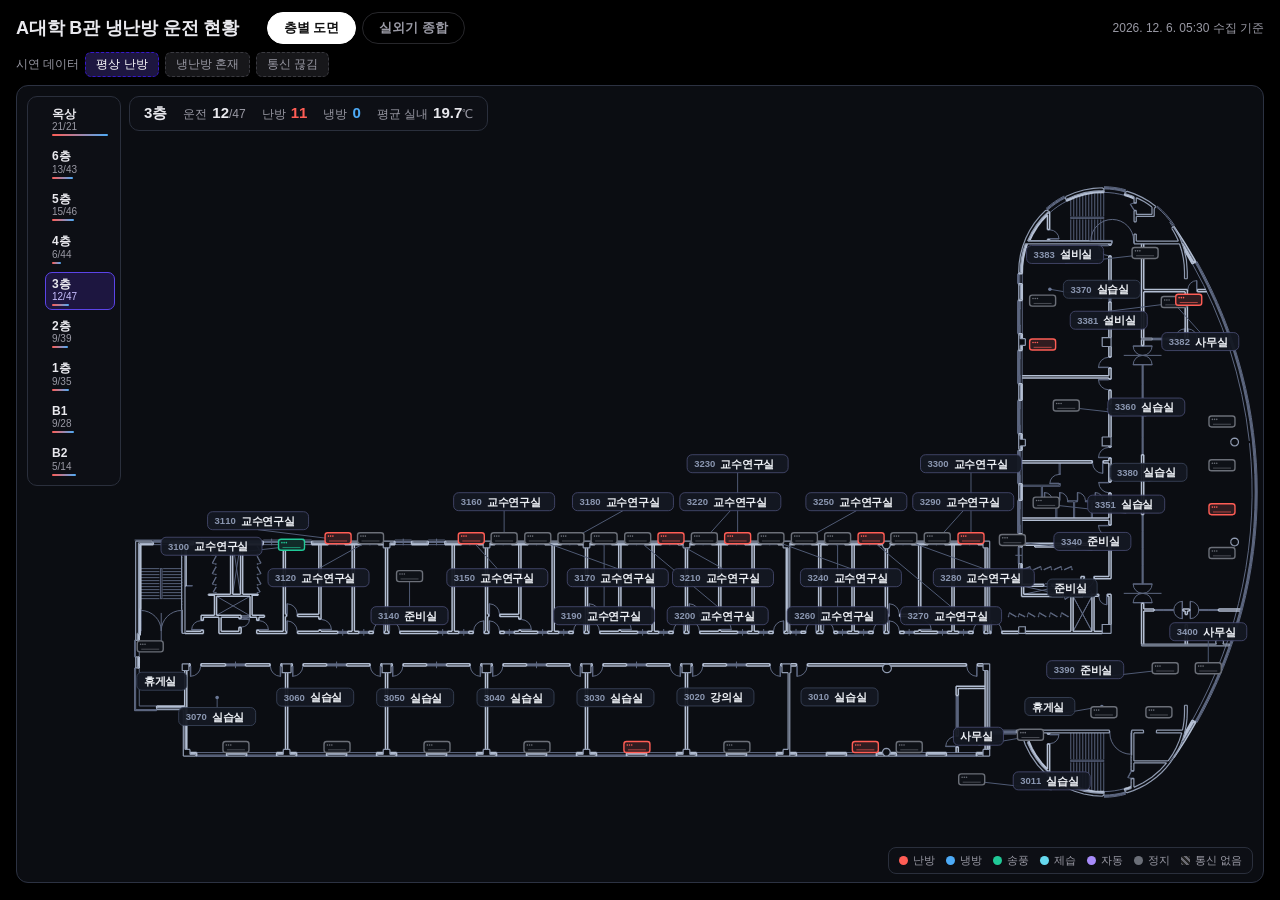
==== floor.html @ db184de1 "Add campus EHP floor-plan monitoring dashboard sample Co-authored-by: Cursor <cursoragent@cursor.com" ====
﻿<!DOCTYPE html>
<html lang="ko">
<head>
<meta charset="utf-8">
<title>A대학 B관 냉난방 운전 현황 - 층별 도면</title>
<link rel="stylesheet" href="assets/ehp-viz.css?v=20261103g">
<style>html, body { margin: 0; background: #000; }</style>
</head>
<body>
<div class="ehp-viz">
  <div class="ev-top" id="ev-top"></div>
  <div id="app"></div>
</div>
<script src="data/point-map.js?v=20261103g"></script>
<script src="data/floors.js?v=20261103g"></script>
<script src="assets/ehp-viz.js?v=20261103g"></script>
<script src="data/mock-scenarios.js?v=20261103g"></script>
<script src="assets/floor.js?v=20261103g"></script>
</body>
</html>
---- assets/ehp-viz.css ----
/* A대학 B관 EHP 모니터링. 모든 규칙은 .ehp-viz 아래로 한정 */
.ehp-viz {
  --bg: #000;
  --card: linear-gradient(225deg, #1c1c1f 10%, rgba(28, 28, 31, .6) 85%);
  --line: #27272b;
  --text: #e9e9ee;
  --sub: #9a9aa5;
  --accent: #3617ce;
  --plan-bg: #0b0d12;
  --heat: #ff5d55;
  --cool: #4dabf7;
  --fan: #20c997;
  --dry: #66d9ef;
  --auto: #a78bfa;
  --off: #6b6f78;
  --warn: #f59f00;
  color: var(--text);
  background: var(--bg);
  font-family: "segoe ui", "Malgun Gothic", sans-serif;
  font-size: 13px;
  min-width: 1100px;
  box-sizing: border-box;
}
.ehp-viz *, .ehp-viz *::before, .ehp-viz *::after { box-sizing: border-box; }

/* 상단 */
.ehp-viz .ev-top { display: flex; align-items: center; gap: 16px; padding: 12px 16px 8px; }
.ehp-viz .ev-title { font-size: 18px; font-weight: 700; letter-spacing: -.2px; }
.ehp-viz .ev-tabs { display: flex; gap: 6px; margin-left: 12px; }
.ehp-viz .ev-tab { padding: 6px 16px; border-radius: 18px; border: 1px solid var(--line); color: var(--sub); text-decoration: none; font-weight: 600; }
.ehp-viz .ev-tab.on { background: #fff; color: #111; border-color: #fff; }
.ehp-viz .ev-time { margin-left: auto; color: var(--sub); font-size: 12px; }
.ehp-viz .ev-scen { display: flex; gap: 6px; align-items: center; padding: 0 16px 8px; color: var(--sub); font-size: 12px; }
.ehp-viz .ev-scen button { background: #17171a; color: var(--sub); border: 1px dashed #3a3a40; border-radius: 6px; padding: 3px 10px; cursor: pointer; font: inherit; }
.ehp-viz .ev-scen button.on { color: #fff; border-color: var(--accent); background: #1d1640; }

.ehp-viz .ev-card { background: var(--card); border: 1px solid var(--line); border-radius: 12px; }
.ehp-viz .ev-h { font-size: 13px; font-weight: 700; margin: 0 0 8px; }
.ehp-viz .ev-muted { color: var(--sub); }
.ehp-viz .ev-num { font-variant-numeric: tabular-nums; }
.ehp-viz .ev-flash { animation: ev-flash .6s ease-out; }
@keyframes ev-flash { from { color: #a78bfa; } to { color: inherit; } }

/* 상태 색 */
.ehp-viz .st-cool { --c: var(--cool); }
.ehp-viz .st-heat { --c: var(--heat); }
.ehp-viz .st-fan { --c: var(--fan); }
.ehp-viz .st-dry { --c: var(--dry); }
.ehp-viz .st-auto { --c: var(--auto); }
.ehp-viz .st-on { --c: var(--fan); }
.ehp-viz .st-off, .ehp-viz .st-stop, .ehp-viz .st-none { --c: var(--off); }
.ehp-viz .st-comm { --c: #6b6b73; }
.ehp-viz .chip { display: inline-flex; align-items: center; gap: 5px; padding: 2px 9px; border-radius: 10px; font-size: 12px; font-weight: 600;
  color: var(--c); background: color-mix(in srgb, var(--c) 16%, transparent); border: 1px solid color-mix(in srgb, var(--c) 45%, transparent); }
.ehp-viz .chip::before { content: ""; width: 7px; height: 7px; border-radius: 50%; background: var(--c); }

/* 범례 */
.ehp-viz .ev-legend { display: flex; flex-wrap: wrap; gap: 4px 11px; font-size: 11px; color: var(--sub); }
.ehp-viz .ev-legend span { display: inline-flex; align-items: center; gap: 5px; }
.ehp-viz .ev-legend i { width: 9px; height: 9px; border-radius: 50%; background: var(--c); display: inline-block; }
.ehp-viz .ev-legend i.hatch { border-radius: 2px; background: repeating-linear-gradient(45deg, #6b6b73 0 2px, #222 2px 4px); }

/* ===== 도면 탭 ===== */
.ehp-viz .fl-wrap { padding: 0 16px 16px; height: calc(100vh - 86px); min-height: 600px; }
.ehp-viz .fl-main { position: relative; height: 100%; overflow: hidden; border-radius: 12px; background: var(--plan-bg); border: 1px solid #2c3242; }
.ehp-viz .fl-main svg { position: absolute; inset: 0; width: 100%; height: 100%; display: block; user-select: none; }

/* 도면 위에 띄운 층 선택 */
.ehp-viz .fl-floors { position: absolute; left: 10px; top: 10px; display: flex; flex-direction: column; gap: 4px; padding: 5px;
  background: rgba(14, 16, 22, .9); border: 1px solid #2a2f3c; border-radius: 10px; }
.ehp-viz .fl-btn { position: relative; width: 70px; padding: 4px 6px 6px; border-radius: 7px; border: 1px solid transparent; background: transparent;
  color: var(--text); cursor: pointer; font: inherit; text-align: left; overflow: hidden; }
.ehp-viz .fl-btn:hover { background: #1a1d26; }
.ehp-viz .fl-btn b { display: block; font-size: 12px; line-height: 1.2; }
.ehp-viz .fl-btn small { display: block; color: var(--sub); font-size: 10px; line-height: 1.2; }
.ehp-viz .fl-btn i { position: absolute; left: 6px; bottom: 3px; height: 2px; border-radius: 1px; background: linear-gradient(90deg, var(--heat), var(--cool)); max-width: calc(100% - 12px); }
.ehp-viz .fl-btn.on { background: #1d1640; border-color: #5b44e8; }
.ehp-viz .fl-btn.on small { color: #c9c0ff; }
/* 실외기 소속 강조: 실외기 층에서 실내기 층까지 흐르는 관 + 대수 표시 */
.ehp-viz .fl-floors { padding-left: 17px; }
.ehp-viz #flbtns { display: flex; flex-direction: column; gap: 4px; }
.ehp-viz .fl-pipe { position: absolute; left: 4px; width: 9px; border-radius: 5px; display: none; pointer-events: none; }
.ehp-viz .fl-pipe.show { display: block; background-color: color-mix(in srgb, var(--c) 18%, transparent);
  box-shadow: 0 0 9px color-mix(in srgb, var(--c) 55%, transparent); }
/* 진행 방향 꺾쇠(화살표)가 관을 따라 흐른다. 아래로 흐르면 ∨, 위로 흐르면 ∧ */
.ehp-viz .fl-pipe.show::before { content: ""; position: absolute; inset: 0; background: var(--c);
  -webkit-mask: url("data:image/svg+xml,%3Csvg xmlns='http://www.w3.org/2000/svg' width='9' height='10'%3E%3Cpath d='M1.5 2.5 L4.5 6 L7.5 2.5' fill='none' stroke='black' stroke-width='2' stroke-linecap='round' stroke-linejoin='round'/%3E%3C/svg%3E") repeat-y center top / 9px 10px;
          mask: url("data:image/svg+xml,%3Csvg xmlns='http://www.w3.org/2000/svg' width='9' height='10'%3E%3Cpath d='M1.5 2.5 L4.5 6 L7.5 2.5' fill='none' stroke='black' stroke-width='2' stroke-linecap='round' stroke-linejoin='round'/%3E%3C/svg%3E") repeat-y center top / 9px 10px; }
.ehp-viz .fl-pipe.show.up::before {
  -webkit-mask-image: url("data:image/svg+xml,%3Csvg xmlns='http://www.w3.org/2000/svg' width='9' height='10'%3E%3Cpath d='M1.5 7 L4.5 3.5 L7.5 7' fill='none' stroke='black' stroke-width='2' stroke-linecap='round' stroke-linejoin='round'/%3E%3C/svg%3E");
          mask-image: url("data:image/svg+xml,%3Csvg xmlns='http://www.w3.org/2000/svg' width='9' height='10'%3E%3Cpath d='M1.5 7 L4.5 3.5 L7.5 7' fill='none' stroke='black' stroke-width='2' stroke-linecap='round' stroke-linejoin='round'/%3E%3C/svg%3E"); }
.ehp-viz .fl-pipe.run.down::before, .ehp-viz .fl-pipe.run.both::before { animation: pipe-down .5s linear infinite; }
.ehp-viz .fl-pipe.run.up::before { animation: pipe-up .5s linear infinite; }
@keyframes pipe-down { from { -webkit-mask-position: center 0; mask-position: center 0; } to { -webkit-mask-position: center 10px; mask-position: center 10px; } }
@keyframes pipe-up { from { -webkit-mask-position: center 10px; mask-position: center 10px; } to { -webkit-mask-position: center 0; mask-position: center 0; } }
.ehp-viz .fl-btn.served, .ehp-viz .fl-btn.src { border-color: var(--pc, #fff); }
.ehp-viz .fl-btn.served { background: color-mix(in srgb, var(--pc, #fff) 16%, transparent); }
.ehp-viz .fl-btn.src { border-style: dashed; }
.ehp-viz .fl-btn.served::before { content: ""; position: absolute; left: -1px; top: 50%; margin-top: -5px; border: 5px solid transparent; border-right: 0;
  border-left: 6px solid var(--pc, #fff); animation: served-blink 1.1s ease-in-out infinite; }
@keyframes served-blink { 0%, 100% { opacity: 1; transform: translateX(0); } 50% { opacity: .4; transform: translateX(2px); } }
.ehp-viz .fl-btn { overflow: visible; }
.ehp-viz .fl-btn .cnt { position: absolute; right: 3px; top: 3px; font-style: normal; font-size: 9.5px; font-weight: 800; line-height: 1;
  padding: 2px 4px; border-radius: 6px; color: #0b0d12; background: var(--pc, #fff); }
.ehp-viz .fl-btn .cnt.src { font-size: 8px; padding: 2px 3px; color: var(--pc, #fff); background: #0b0d12; border: 1px solid var(--pc, #fff); }
.ehp-viz .fl-btn.src.served .cnt:not(.src) { top: auto; bottom: 6px; }

/* 도면 위 요약, 범례 */
.ehp-viz .fl-sum { position: absolute; left: 112px; top: 10px; display: flex; align-items: baseline; gap: 16px; padding: 7px 14px;
  background: rgba(14, 16, 22, .9); border: 1px solid #2a2f3c; border-radius: 10px; font-size: 12px; }
.ehp-viz .fl-sum .fl-name { font-size: 15px; font-weight: 800; }
.ehp-viz .fl-sum em { font-style: normal; color: var(--sub); margin-right: 5px; }
.ehp-viz .fl-sum b.ev-num { font-size: 15px; }
.ehp-viz .fl-legend { position: absolute; right: 10px; bottom: 8px; padding: 5px 10px; background: rgba(14, 16, 22, .9); border: 1px solid #2a2f3c; border-radius: 8px; }

/* 도면 선: 어두운 화면에서 잘 보이게 밝게 */
.ehp-viz .fp-wall { stroke: #b4bfd3; stroke-width: 1.5; fill: none; vector-effect: non-scaling-stroke; stroke-linejoin: round; }
.ehp-viz .fp-col { stroke: #8f9ab0; stroke-width: 1.2; fill: none; vector-effect: non-scaling-stroke; }
.ehp-viz .fp-opening { stroke: #5d6780; stroke-width: 1; fill: none; vector-effect: non-scaling-stroke; }
.ehp-viz .fp-core { stroke: #56607a; stroke-width: 1; fill: none; vector-effect: non-scaling-stroke; }
.ehp-viz .fp-odmod { fill: #121a26; stroke: #3c5878; stroke-width: 1; vector-effect: non-scaling-stroke; }

/* 호실명 꼬리표 */
.ehp-viz .tag { pointer-events: none; }
.ehp-viz .tag rect { fill: rgba(20, 24, 34, .94); stroke: #3d475e; stroke-width: .8; }
.ehp-viz .tag.app rect { stroke: #4b4f75; }
.ehp-viz .tag text { font-family: "Malgun Gothic", sans-serif; }
.ehp-viz .tag-name { fill: #eef1f6; font-size: 11.5px; font-weight: 600; letter-spacing: -.2px; }
.ehp-viz .tag-no { fill: #8a96b0; font-size: 9.5px; font-weight: 600; }
.ehp-viz #g-lead line { stroke: #4f5a74; stroke-width: 1; vector-effect: non-scaling-stroke; }
.ehp-viz #g-lead circle { fill: #6b7896; }
.ehp-viz svg.dim .tag, .ehp-viz svg.dim #g-lead { opacity: .35; }

/* ===== 실내기: 벽걸이형 본체 + 모드별 움직임 ===== */
.ehp-viz .iu { cursor: pointer; }
.ehp-viz .gl { transition: transform .2s ease; }
.ehp-viz .iu.sel .gl, .ehp-viz .od-mk.sel .gl { transform: scale(1.9); }
.ehp-viz .iu.hover .gl, .ehp-viz .od-mk.hover .gl { transform: scale(2.1); }
.ehp-viz .iu.hover .iu-body, .ehp-viz .od-mk.hover .od-box { stroke-width: 1.8; filter: drop-shadow(0 0 3px color-mix(in srgb, var(--c) 70%, transparent)); }
.ehp-viz .iu-body { fill: #0e1117; stroke: var(--c); stroke-width: 1.4; }
.ehp-viz .iu.on .iu-body { fill: color-mix(in srgb, var(--c) 14%, #0e1117); }
.ehp-viz .iu-dot { fill: var(--c); }
.ehp-viz .iu-slot { stroke: var(--c); stroke-width: .9; opacity: .7; }
.ehp-viz .iu.st-comm .iu-body { fill: url(#ev-hatch); }
.ehp-viz .iu.st-none .iu-body { stroke-dasharray: 2 1.5; }
.ehp-viz .iu-ring, .ehp-viz .od-ring { fill: none; stroke: #fff; stroke-width: 1; stroke-dasharray: 3 2; display: none; }
.ehp-viz .iu.sel .iu-ring, .ehp-viz .iu.hl .iu-ring, .ehp-viz .od-mk.sel .od-ring, .ehp-viz .od-mk.hl .od-ring { display: block; animation: ring-dash 1.2s linear infinite; }
.ehp-viz svg.dim .iu:not(.hl):not(.sel), .ehp-viz svg.dim .od-mk:not(.hl):not(.sel) { opacity: .2; }

.ehp-viz .fx, .ehp-viz .bx { display: none; }
.ehp-viz .fx path { fill: none; stroke: var(--c); stroke-width: 1.3; stroke-linecap: round; stroke-linejoin: round; opacity: 0;
  animation: iu-flow var(--flow, 1.4s) linear infinite; }
.ehp-viz .fx path:nth-child(2) { animation-delay: calc(var(--flow, 1.4s) * -.33); }
.ehp-viz .fx path:nth-child(3) { animation-delay: calc(var(--flow, 1.4s) * -.66); }
.ehp-viz .iu.on.st-heat .fx-heat, .ehp-viz .iu.on.st-cool .fx-cool, .ehp-viz .iu.on.st-fan .fx-fan, .ehp-viz .iu.on.st-on .fx-fan,
.ehp-viz .iu.on.st-dry .fx-dry, .ehp-viz .iu.on.st-auto .fx-auto { display: inline; }
.ehp-viz .iu.on.st-cool .bx-cool, .ehp-viz .iu.on.st-dry .bx-dry, .ehp-viz .iu.on.st-auto .bx-auto { display: inline; }
.ehp-viz .fx-heat path { stroke-width: 1.5; }
.ehp-viz .iu-badge circle:first-child { fill: #0e1117; stroke: var(--c); stroke-width: .9; }
.ehp-viz .snow { stroke: var(--c); stroke-width: 1.1; stroke-linecap: round; fill: none; transform-box: fill-box; transform-origin: center; animation: snow-spin 6s linear infinite; }
.ehp-viz .drop { fill: var(--c); transform-box: fill-box; transform-origin: center; animation: drop-drip 1.6s ease-in infinite; }
.ehp-viz .wifi { fill: none; stroke: var(--c); stroke-width: 1.1; stroke-linecap: round; animation: auto-blink 1.2s ease-in-out infinite; }
.ehp-viz .wifi circle { fill: var(--c); stroke: none; }

@keyframes iu-flow { 0% { transform: translateY(-1.6px); opacity: 0; } 25% { opacity: 1; } 100% { transform: translateY(3px); opacity: 0; } }
@keyframes snow-spin { 0% { transform: rotate(0); opacity: 1; } 50% { opacity: .55; } 100% { transform: rotate(360deg); opacity: 1; } }
@keyframes drop-drip { 0% { transform: translateY(-1px); opacity: .3; } 50% { opacity: 1; } 100% { transform: translateY(1.4px); opacity: .3; } }
@keyframes auto-blink { 0%, 100% { opacity: 1; } 50% { opacity: .2; } }
@keyframes ring-dash { to { stroke-dashoffset: -10; } }

/* ===== 실외기: 받침 달린 함체 + 회전하는 프로펠러 ===== */
.ehp-viz .od-mk { cursor: pointer; }
.ehp-viz .od-box { fill: #0e1117; stroke: var(--c); stroke-width: 1.4; }
.ehp-viz .on .od-box { fill: color-mix(in srgb, var(--c) 12%, #0e1117); }
.ehp-viz .od-foot { fill: var(--c); opacity: .75; }
.ehp-viz .od-fanring { fill: #0b0d12; stroke: var(--c); stroke-width: 1.1; }
.ehp-viz .od-prop { fill: var(--c); transform-box: fill-box; transform-origin: center; animation: ehp-spin var(--spin, 1.2s) linear infinite; animation-play-state: paused; }
.ehp-viz .on .od-prop { animation-play-state: running; }
.ehp-viz .od-hub { fill: #0b0d12; stroke: var(--c); stroke-width: .6; }
.ehp-viz .od-grille { stroke: var(--c); stroke-width: 1; fill: none; opacity: .75; }
.ehp-viz .od-btn { fill: none; stroke: var(--c); stroke-width: .8; }
.ehp-viz .od-mk.st-comm .od-box, .ehp-viz .odc.st-comm .od-box { fill: url(#ev-hatch); }
.ehp-viz .od-tag rect { fill: rgba(20, 24, 34, .94); stroke: var(--c); stroke-width: .7; }
.ehp-viz .od-tag text { fill: #eef1f6; font-size: 7.5px; font-weight: 700; text-anchor: middle; font-family: "Malgun Gothic", sans-serif; }
.ehp-viz .od-mk.sel .od-tag { display: none; }

@keyframes ehp-spin { to { transform: rotate(360deg); } }

/* ===== 정보 꼬리표 카드 (선택한 실내기, 실외기 옆) ===== */
/* 마우스 올림 이름 꼬리표 */
.ehp-viz .hovertag { position: absolute; display: none; z-index: 6; pointer-events: none; padding: 7px 12px 8px; border-radius: 9px; white-space: nowrap;
  background: rgba(17, 20, 28, .97); border: 1px solid color-mix(in srgb, var(--c) 65%, #2a2f3c); box-shadow: 0 6px 18px rgba(0, 0, 0, .6); }
.ehp-viz .hovertag.show { display: block; }
.ehp-viz .hovertag b { display: block; font-size: 16px; font-weight: 800; color: #fff; letter-spacing: -.2px; }
.ehp-viz .hovertag span { display: block; font-size: 12px; color: #b8bfcd; margin-top: 2px; }
.ehp-viz .hovertag::after { content: ""; position: absolute; left: calc(var(--ax, 50%) - 7px); bottom: -7px; border: 7px solid transparent; border-bottom: 0;
  border-top-color: color-mix(in srgb, var(--c) 65%, #2a2f3c); }
.ehp-viz .hovertag.below::after { bottom: auto; top: -7px; border-top: 0; border-bottom: 7px solid color-mix(in srgb, var(--c) 65%, #2a2f3c); }

.ehp-viz .tagcard { position: absolute; display: none; width: 300px; padding: 14px 16px 12px; border-radius: 12px; font-size: 13px; z-index: 5;
  background: rgba(17, 20, 28, .97); border: 1px solid color-mix(in srgb, var(--c) 55%, #2a2f3c); border-left: 3px solid var(--c);
  box-shadow: 0 8px 24px rgba(0, 0, 0, .55); }
.ehp-viz .tagcard.show { display: block; }
.ehp-viz .tagcard::before { content: ""; position: absolute; left: -8px; top: calc(var(--arrow, 30px) - 7px); border: 7px solid transparent; border-left: 0;
  border-right-color: var(--c); }
.ehp-viz .tagcard.to-left { border-left: 1px solid color-mix(in srgb, var(--c) 55%, #2a2f3c); border-right: 3px solid var(--c); }
.ehp-viz .tagcard.to-left::before { left: auto; right: -8px; border-right: 0; border-left: 7px solid var(--c); border-top-color: transparent; border-bottom-color: transparent; }
.ehp-viz .tc-h { display: flex; align-items: center; gap: 6px; }
.ehp-viz .tc-h b { font-size: 18px; font-weight: 800; flex: 1; line-height: 1.25; }
.ehp-viz .tc-x { background: none; border: 0; color: var(--sub); font-size: 20px; cursor: pointer; line-height: 1; padding: 0 2px; }
.ehp-viz .tc-x:hover { color: #fff; }
.ehp-viz .tc-sub { color: var(--sub); font-size: 12.5px; margin: 3px 0 9px; }
.ehp-viz .tc-state { display: flex; align-items: center; gap: 8px; font-size: 12px; }
.ehp-viz .tc-state .chip { font-size: 13px; padding: 3px 11px; }
.ehp-viz .tc-big { display: grid; grid-template-columns: 1fr 1fr; gap: 8px; margin: 10px 0 8px; }
.ehp-viz .tc-big div { background: #0c0e14; border: 1px solid #252a36; border-radius: 9px; padding: 7px 10px; }
.ehp-viz .tc-big div.wide { grid-column: 1 / 3; border-color: color-mix(in srgb, var(--c) 40%, #252a36); }
.ehp-viz .tc-big small { display: block; color: var(--sub); font-size: 11.5px; }
.ehp-viz .tc-big b { font-size: 26px; }
.ehp-viz .tc-big div.wide b { font-size: 30px; }
.ehp-viz .tc-big span { color: var(--sub); font-size: 13px; margin-left: 3px; }
.ehp-viz .tc-row { display: flex; justify-content: space-between; gap: 8px; padding: 6px 0; border-top: 1px solid #1f232d; font-size: 13px; }
.ehp-viz .tc-row > span:first-child { color: var(--sub); }
.ehp-viz .tc-link { color: #c3b6ff; cursor: pointer; text-decoration: underline; text-underline-offset: 3px; }
.ehp-viz .tc-link.on { color: #fff; }
.ehp-viz .tc-btn { display: block; text-align: center; margin-top: 8px; padding: 7px 0; border-radius: 8px; cursor: pointer; font-size: 13px; font-weight: 600;
  border: 1px solid #3a3260; color: #d2c9ff; background: #1a1536; }
.ehp-viz .tc-btn.on { background: #3617ce; color: #fff; border-color: #5b44e8; }
.ehp-viz .tc-foot { color: #6f7688; font-size: 11px; text-align: right; margin-top: 6px; }
.ehp-viz .tc-lead { stroke: var(--c, #c9ccd6); stroke-width: 1; stroke-dasharray: 3 2; vector-effect: non-scaling-stroke; }

/* ===== 실외기 탭 ===== */
.ehp-viz .od-wrap { padding: 0 16px 24px; }
.ehp-viz .kpis { display: grid; grid-template-columns: repeat(3, 1fr); gap: 12px; margin-bottom: 14px; }
.ehp-viz .kpi { padding: 14px 18px; }
.ehp-viz .kpi small { color: var(--sub); font-size: 12px; }
.ehp-viz .kpi b { display: block; font-size: 28px; margin: 4px 0 2px; }
.ehp-viz .kpi b em { font-style: normal; font-size: 14px; color: var(--sub); margin-left: 4px; }
.ehp-viz .panels { display: grid; grid-template-columns: repeat(3, 1fr); gap: 12px; }
.ehp-viz .panel { padding: 12px 12px 14px; }
.ehp-viz .panel-h { display: flex; align-items: baseline; justify-content: space-between; margin-bottom: 10px; }
.ehp-viz .panel-h b { font-size: 14px; }
.ehp-viz .panel-cards { display: grid; grid-template-columns: repeat(auto-fill, minmax(150px, 1fr)); gap: 8px; }
.ehp-viz .odc { background: #111114; border: 1px solid #222227; border-left: 3px solid var(--c); border-radius: 10px; padding: 9px 10px; cursor: pointer; position: relative; }
.ehp-viz .odc:hover { border-color: #3a3a42; }
.ehp-viz .odc.st-comm { background: repeating-linear-gradient(45deg, #17171a 0 6px, #111114 6px 12px); }
.ehp-viz .odc-h { display: flex; align-items: center; gap: 8px; }
.ehp-viz .odc-h b { font-size: 14px; }
.ehp-viz .odc-h small { color: var(--sub); font-size: 11px; }
.ehp-viz .odc svg.odg { width: 40px; height: 34px; margin-left: auto; overflow: visible; }
.ehp-viz .odc .od-ring, .ehp-viz .odc .od-hit { display: none; }
.ehp-viz .odc-kw { font-size: 20px; font-weight: 700; margin: 2px 0 2px; }
.ehp-viz .odc-kw small { font-size: 12px; color: var(--sub); font-weight: 400; }
.ehp-viz .odc-cap { font-size: 10.5px; color: var(--sub); margin: -2px 0 4px; }

/* 상태 견본 (states.html, 개발 확인용) */
.ehp-viz .gal { padding: 0 16px 24px; }
.ehp-viz .gal h2 { font-size: 15px; margin: 18px 0 10px; }
.ehp-viz .gal-row { display: flex; flex-wrap: wrap; gap: 12px; }
.ehp-viz .gal-cell { width: 220px; background: var(--plan-bg); border: 1px solid #2c3242; border-radius: 10px; padding: 8px 8px 10px; text-align: center; }
.ehp-viz .gal-cell svg { width: 204px; height: 150px; display: block; }
.ehp-viz .gal-cell b { display: block; font-size: 13px; margin-top: 2px; }
.ehp-viz .gal-cell small { display: block; font-size: 11px; color: var(--sub); margin-top: 2px; }
.ehp-viz .odc-load { display: flex; align-items: center; gap: 6px; font-size: 11px; color: var(--sub); }
.ehp-viz .odc-load .bar { flex: 1; height: 5px; background: #24242a; border-radius: 3px; overflow: hidden; }
.ehp-viz .odc-load .bar i { display: block; height: 100%; background: var(--c); }
.ehp-viz .odc-in { font-size: 11px; color: var(--sub); margin-top: 6px; display: flex; justify-content: space-between; }
.ehp-viz .odc-in .cf { color: var(--warn); font-weight: 700; }
.ehp-viz .ranks { display: grid; grid-template-columns: 1fr 1fr; gap: 12px; margin-top: 14px; }
.ehp-viz .rank { padding: 14px 16px; }
.ehp-viz .rank-row { display: grid; grid-template-columns: 22px 120px 1fr 70px; gap: 8px; align-items: center; padding: 4px 0; font-size: 12px; cursor: pointer; }
.ehp-viz .rank-row .bar { height: 8px; background: #1e1e23; border-radius: 4px; overflow: hidden; }
.ehp-viz .rank-row .bar i { display: block; height: 100%; background: var(--c); border-radius: 4px; }
.ehp-viz .rank-row .n { text-align: right; }

@media (prefers-reduced-motion: reduce) {
  .ehp-viz .fx path, .ehp-viz .snow, .ehp-viz .drop, .ehp-viz .wifi, .ehp-viz .od-prop, .ehp-viz .iu-ring, .ehp-viz .od-ring { animation: none !important; }
  .ehp-viz .fx path { opacity: .9; }
  .ehp-viz .gl { transition: none; }
}
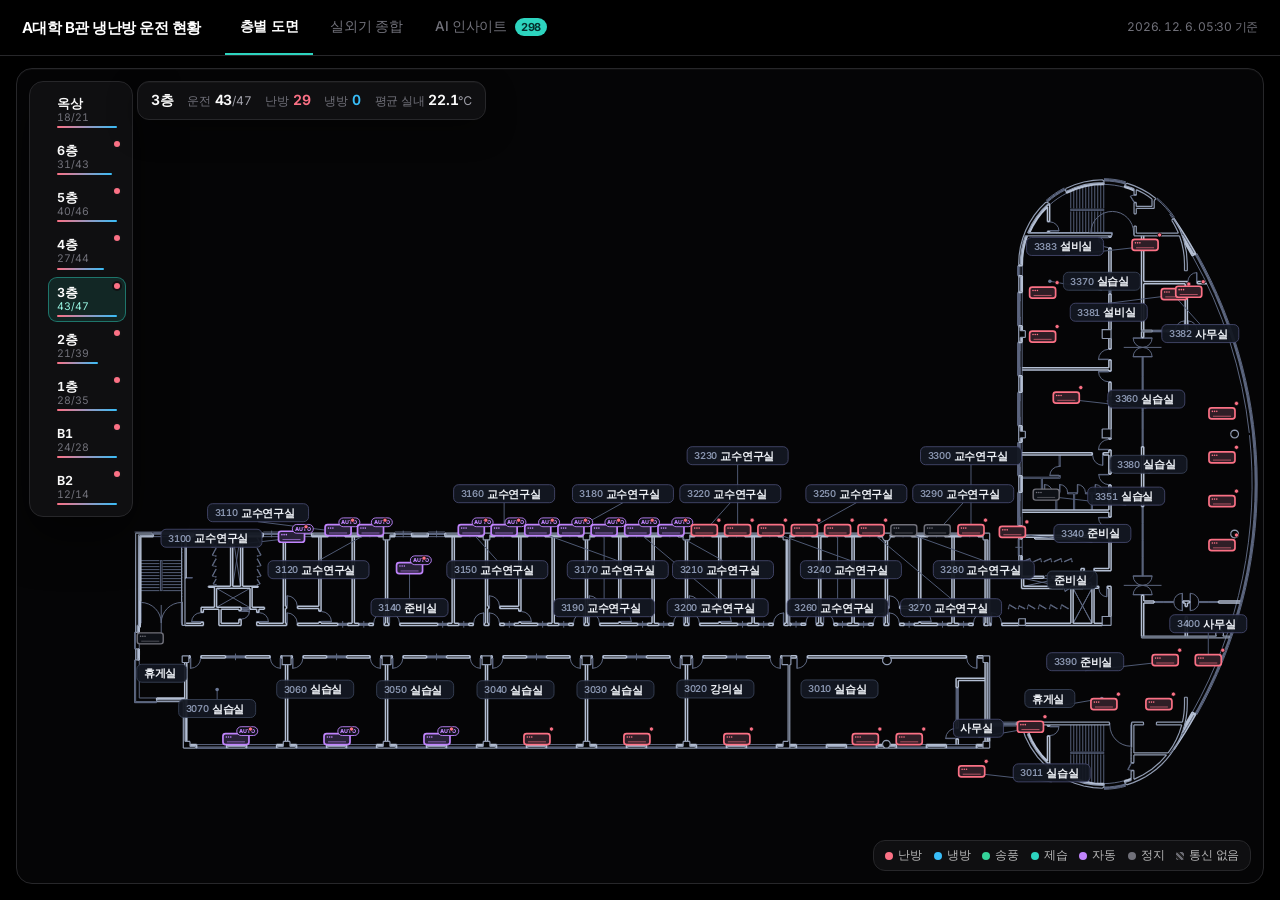
==== commit b38aee38: "Update campus EHP sample with AI insights and refined floor UX Add rule-based insight tab (period KP" ====
--- a/floor.html
+++ b/floor.html
@@ -2,8 +2,11 @@
 <html lang="ko">
 <head>
 <meta charset="utf-8">
+<link rel="preconnect" href="https://fonts.googleapis.com">
+<link rel="preconnect" href="https://fonts.gstatic.com" crossorigin>
+<link href="https://fonts.googleapis.com/css2?family=Inter:wght@400;500;600&display=swap" rel="stylesheet">
 <title>A대학 B관 냉난방 운전 현황 - 층별 도면</title>
-<link rel="stylesheet" href="assets/ehp-viz.css?v=20261103g">
+<link rel="stylesheet" href="assets/ehp-viz.css?v=20261117q">
 <style>html, body { margin: 0; background: #000; }</style>
 </head>
 <body>
@@ -11,10 +14,13 @@
   <div class="ev-top" id="ev-top"></div>
   <div id="app"></div>
 </div>
-<script src="data/point-map.js?v=20261103g"></script>
-<script src="data/floors.js?v=20261103g"></script>
-<script src="assets/ehp-viz.js?v=20261103g"></script>
-<script src="data/mock-scenarios.js?v=20261103g"></script>
-<script src="assets/floor.js?v=20261103g"></script>
+<script src="data/point-map.js?v=20261117q"></script>
+<script src="data/floors.js?v=20261117q"></script>
+<script src="assets/ehp-viz.js?v=20261117q"></script>
+<script src="assets/insight-engine.js?v=20261117q"></script>
+<!-- 실데이터: provider-ems.js 를 DB 연결에 맞게 채워 주석을 풀고, mock-scenarios.js 줄을 지운다 -->
+<!-- <script src="assets/provider-ems.js?v=20261117q"></script> -->
+<script src="data/mock-scenarios.js?v=20261117q"></script>
+<script src="assets/floor.js?v=20261117q"></script>
 </body>
 </html>
--- a/assets/ehp-viz.css
+++ b/assets/ehp-viz.css
@@ -1,47 +1,87 @@
-/* A대학 B관 EHP 모니터링. 모든 규칙은 .ehp-viz 아래로 한정 */
+﻿/* A대학 B관 EHP 모니터링
+   UI: EMS 블랙 캔버스 + 트렌디 Operate (시안 포인트, 강한 타이포, Emil 모션)
+   도면 선·실내기/실외기 아이콘·모드 애니메이션 유지 */
+
 .ehp-viz {
-  --bg: #000;
-  --card: linear-gradient(225deg, #1c1c1f 10%, rgba(28, 28, 31, .6) 85%);
-  --line: #27272b;
-  --text: #e9e9ee;
-  --sub: #9a9aa5;
-  --accent: #3617ce;
-  --plan-bg: #0b0d12;
-  --heat: #ff5d55;
-  --cool: #4dabf7;
-  --fan: #20c997;
-  --dry: #66d9ef;
-  --auto: #a78bfa;
-  --off: #6b6f78;
-  --warn: #f59f00;
+  --bg: #000000;
+  --bg-2: #0a0a0b;
+  --card: #111113;
+  --card-2: #161618;
+  --line: #27272a;
+  --line-strong: #3f3f46;
+  --text: #fafafa;
+  --sub: #a1a1aa;
+  --muted: #71717a;
+  --accent: #2dd4bf;
+  --accent-2: #5eead4;
+  --accent-soft: rgba(45, 212, 191, .12);
+  --focus: #2dd4bf;
+  --plan-bg: #050506;
+  --heat: #fb7185;
+  --cool: #38bdf8;
+  --fan: #34d399;
+  --dry: #2dd4bf;
+  --auto: #c084fc;
+  --off: #71717a;
+  --warn: #fbbf24;
+  --ins: #fb7185;
+  --ease-out: cubic-bezier(0.23, 1, 0.32, 1);
+  --dur: 150ms;
+  --shadow: 0 1px 0 rgba(255,255,255,.03) inset, 0 10px 30px rgba(0,0,0,.35);
+  --shadow-pop: 0 18px 48px rgba(0,0,0,.55);
   color: var(--text);
   background: var(--bg);
-  font-family: "segoe ui", "Malgun Gothic", sans-serif;
+  font-family: Inter, "Segoe UI", "Malgun Gothic", sans-serif;
   font-size: 13px;
+  font-feature-settings: "ss03" 1, "tnum" 1, "cv11" 1;
+  letter-spacing: -0.02em;
   min-width: 1100px;
+  width: 100%;
   box-sizing: border-box;
-}
+  -webkit-font-smoothing: antialiased;
+}
+.ehp-viz ::selection { background: rgba(45, 212, 191, .35); color: #fff; }
 .ehp-viz *, .ehp-viz *::before, .ehp-viz *::after { box-sizing: border-box; }
-
-/* 상단 */
-.ehp-viz .ev-top { display: flex; align-items: center; gap: 16px; padding: 12px 16px 8px; }
-.ehp-viz .ev-title { font-size: 18px; font-weight: 700; letter-spacing: -.2px; }
-.ehp-viz .ev-tabs { display: flex; gap: 6px; margin-left: 12px; }
-.ehp-viz .ev-tab { padding: 6px 16px; border-radius: 18px; border: 1px solid var(--line); color: var(--sub); text-decoration: none; font-weight: 600; }
-.ehp-viz .ev-tab.on { background: #fff; color: #111; border-color: #fff; }
-.ehp-viz .ev-time { margin-left: auto; color: var(--sub); font-size: 12px; }
-.ehp-viz .ev-scen { display: flex; gap: 6px; align-items: center; padding: 0 16px 8px; color: var(--sub); font-size: 12px; }
-.ehp-viz .ev-scen button { background: #17171a; color: var(--sub); border: 1px dashed #3a3a40; border-radius: 6px; padding: 3px 10px; cursor: pointer; font: inherit; }
-.ehp-viz .ev-scen button.on { color: #fff; border-color: var(--accent); background: #1d1640; }
-
-.ehp-viz .ev-card { background: var(--card); border: 1px solid var(--line); border-radius: 12px; }
-.ehp-viz .ev-h { font-size: 13px; font-weight: 700; margin: 0 0 8px; }
+.ehp-viz button, .ehp-viz a.ev-tab, .ehp-viz .fl-btn, .ehp-viz .odc, .ehp-viz .ins-item, .ehp-viz .rank-row, .ehp-viz .tc-btn {
+  transition: background-color var(--dur) var(--ease-out), border-color var(--dur) var(--ease-out), color var(--dur) var(--ease-out),
+    transform 120ms var(--ease-out), box-shadow var(--dur) var(--ease-out), opacity var(--dur) var(--ease-out);
+}
+.ehp-viz button:active:not(:disabled), .ehp-viz .fl-btn:active, .ehp-viz .odc:active, .ehp-viz .ins-item:active, .ehp-viz .tc-btn:active {
+  transform: scale(0.97);
+}
+.ehp-viz :focus-visible { outline: 2px solid var(--focus); outline-offset: 2px; }
+
+/* ===== 상단 ===== */
+.ehp-viz .ev-top {
+  display: flex; align-items: center; gap: 22px; padding: 0 22px; height: 56px;
+  border-bottom: 1px solid var(--line); background: #000; position: sticky; top: 0; z-index: 20;
+}
+.ehp-viz .ev-title {
+  font-size: 15px; font-weight: 650; letter-spacing: -0.035em; color: #fff; white-space: nowrap;
+}
+.ehp-viz .ev-tabs { display: flex; align-items: stretch; gap: 2px; height: 100%; margin-left: 2px; }
+.ehp-viz .ev-tab {
+  display: inline-flex; align-items: center; gap: 8px; height: 100%; padding: 0 15px;
+  border: 0; border-bottom: 2px solid transparent; margin-bottom: -1px;
+  color: var(--muted); text-decoration: none; font-weight: 500; font-size: 13.5px; background: transparent;
+}
+.ehp-viz .ev-tab:hover { color: var(--text); }
+.ehp-viz .ev-tab.on {
+  color: #fff; border-bottom-color: var(--accent); font-weight: 600; background: transparent; box-shadow: none;
+}
+.ehp-viz .ev-badge {
+  min-width: 18px; height: 18px; padding: 0 6px; border-radius: 999px;
+  background: var(--accent); color: #042f2e; font-size: 11px; font-style: normal; font-weight: 700;
+  display: inline-flex; align-items: center; justify-content: center;
+}
+.ehp-viz .ev-time { margin-left: auto; color: var(--muted); font-size: 12px; font-variant-numeric: tabular-nums; }
+.ehp-viz .ev-card { background: var(--card); border: 1px solid var(--line); border-radius: 14px; }
+.ehp-viz .ev-h { font-size: 12.5px; font-weight: 600; margin: 0 0 12px; color: #e4e4e7; letter-spacing: -0.02em; }
 .ehp-viz .ev-muted { color: var(--sub); }
 .ehp-viz .ev-num { font-variant-numeric: tabular-nums; }
-.ehp-viz .ev-flash { animation: ev-flash .6s ease-out; }
-@keyframes ev-flash { from { color: #a78bfa; } to { color: inherit; } }
-
-/* 상태 색 */
+.ehp-viz .ev-flash { animation: ev-flash .35s var(--ease-out); }
+@keyframes ev-flash { from { color: var(--accent-2); } to { color: inherit; } }
+
 .ehp-viz .st-cool { --c: var(--cool); }
 .ehp-viz .st-heat { --c: var(--heat); }
 .ehp-viz .st-fan { --c: var(--fan); }
@@ -49,94 +89,113 @@
 .ehp-viz .st-auto { --c: var(--auto); }
 .ehp-viz .st-on { --c: var(--fan); }
 .ehp-viz .st-off, .ehp-viz .st-stop, .ehp-viz .st-none { --c: var(--off); }
-.ehp-viz .st-comm { --c: #6b6b73; }
-.ehp-viz .chip { display: inline-flex; align-items: center; gap: 5px; padding: 2px 9px; border-radius: 10px; font-size: 12px; font-weight: 600;
-  color: var(--c); background: color-mix(in srgb, var(--c) 16%, transparent); border: 1px solid color-mix(in srgb, var(--c) 45%, transparent); }
-.ehp-viz .chip::before { content: ""; width: 7px; height: 7px; border-radius: 50%; background: var(--c); }
-
-/* 범례 */
-.ehp-viz .ev-legend { display: flex; flex-wrap: wrap; gap: 4px 11px; font-size: 11px; color: var(--sub); }
+.ehp-viz .st-comm { --c: #71717a; }
+.ehp-viz .chip {
+  display: inline-flex; align-items: center; gap: 6px; padding: 3px 10px; border-radius: 999px;
+  font-size: 12px; font-weight: 550; color: #fafafa;
+  background: color-mix(in srgb, var(--c) 16%, #111113); border: 1px solid color-mix(in srgb, var(--c) 35%, var(--line));
+}
+.ehp-viz .chip::before { content: ""; width: 6px; height: 6px; border-radius: 50%; background: var(--c); }
+
+.ehp-viz .ev-legend { display: flex; flex-wrap: wrap; gap: 4px 12px; font-size: 11.5px; color: rgba(255,255,255,.7); }
 .ehp-viz .ev-legend span { display: inline-flex; align-items: center; gap: 5px; }
-.ehp-viz .ev-legend i { width: 9px; height: 9px; border-radius: 50%; background: var(--c); display: inline-block; }
+.ehp-viz .ev-legend i { width: 8px; height: 8px; border-radius: 50%; background: var(--c); display: inline-block; }
 .ehp-viz .ev-legend i.hatch { border-radius: 2px; background: repeating-linear-gradient(45deg, #6b6b73 0 2px, #222 2px 4px); }
 
-/* ===== 도면 탭 ===== */
-.ehp-viz .fl-wrap { padding: 0 16px 16px; height: calc(100vh - 86px); min-height: 600px; }
-.ehp-viz .fl-main { position: relative; height: 100%; overflow: hidden; border-radius: 12px; background: var(--plan-bg); border: 1px solid #2c3242; }
+/* ===== 도면 셸 ===== */
+.ehp-viz .fl-wrap { padding: 12px 16px 16px; height: calc(100vh - 56px); min-height: 600px; }
+.ehp-viz .fl-main {
+  position: relative; height: 100%; overflow: hidden; border-radius: 16px;
+  background: var(--plan-bg); border: 1px solid var(--line); box-shadow: var(--shadow);
+}
 .ehp-viz .fl-main svg { position: absolute; inset: 0; width: 100%; height: 100%; display: block; user-select: none; }
 
-/* 도면 위에 띄운 층 선택 */
-.ehp-viz .fl-floors { position: absolute; left: 10px; top: 10px; display: flex; flex-direction: column; gap: 4px; padding: 5px;
-  background: rgba(14, 16, 22, .9); border: 1px solid #2a2f3c; border-radius: 10px; }
-.ehp-viz .fl-btn { position: relative; width: 70px; padding: 4px 6px 6px; border-radius: 7px; border: 1px solid transparent; background: transparent;
-  color: var(--text); cursor: pointer; font: inherit; text-align: left; overflow: hidden; }
-.ehp-viz .fl-btn:hover { background: #1a1d26; }
-.ehp-viz .fl-btn b { display: block; font-size: 12px; line-height: 1.2; }
-.ehp-viz .fl-btn small { display: block; color: var(--sub); font-size: 10px; line-height: 1.2; }
-.ehp-viz .fl-btn i { position: absolute; left: 6px; bottom: 3px; height: 2px; border-radius: 1px; background: linear-gradient(90deg, var(--heat), var(--cool)); max-width: calc(100% - 12px); }
-.ehp-viz .fl-btn.on { background: #1d1640; border-color: #5b44e8; }
-.ehp-viz .fl-btn.on small { color: #c9c0ff; }
-/* 실외기 소속 강조: 실외기 층에서 실내기 층까지 흐르는 관 + 대수 표시 */
-.ehp-viz .fl-floors { padding-left: 17px; }
-.ehp-viz #flbtns { display: flex; flex-direction: column; gap: 4px; }
-.ehp-viz .fl-pipe { position: absolute; left: 4px; width: 9px; border-radius: 5px; display: none; pointer-events: none; }
-.ehp-viz .fl-pipe.show { display: block; background-color: color-mix(in srgb, var(--c) 18%, transparent);
-  box-shadow: 0 0 9px color-mix(in srgb, var(--c) 55%, transparent); }
-/* 진행 방향 꺾쇠(화살표)가 관을 따라 흐른다. 아래로 흐르면 ∨, 위로 흐르면 ∧ */
-.ehp-viz .fl-pipe.show::before { content: ""; position: absolute; inset: 0; background: var(--c);
+.ehp-viz .fl-floors {
+  position: absolute; left: 12px; top: 12px; display: flex; flex-direction: column; gap: 2px; padding: 6px;
+  background: rgba(17,17,19,.92); border: 1px solid var(--line); border-radius: 14px; box-shadow: var(--shadow-pop);
+  backdrop-filter: blur(12px); padding-left: 18px;
+}
+.ehp-viz #flbtns { display: flex; flex-direction: column; gap: 2px; }
+.ehp-viz .fl-btn {
+  position: relative; width: 78px; padding: 7px 8px 8px; border-radius: 9px; border: 1px solid transparent;
+  background: transparent; color: var(--text); cursor: pointer; font: inherit; text-align: left; overflow: visible;
+}
+.ehp-viz .fl-btn:hover { background: rgba(255,255,255,.05); }
+.ehp-viz .fl-btn b { display: block; font-size: 12.5px; line-height: 1.2; font-weight: 650; letter-spacing: -0.02em; }
+.ehp-viz .fl-btn small { display: block; color: var(--muted); font-size: 10.5px; line-height: 1.25; }
+.ehp-viz .fl-btn i { position: absolute; left: 8px; bottom: 4px; height: 2px; border-radius: 1px; background: linear-gradient(90deg, var(--heat), var(--cool)); max-width: calc(100% - 16px); }
+.ehp-viz .fl-btn.on {
+  background: rgba(45, 212, 191, .12); border-color: rgba(45, 212, 191, .45); color: #fff; box-shadow: none;
+}
+.ehp-viz .fl-btn.on small { color: #99f6e4; }
+.ehp-viz .fl-btn.has-ins::after {
+  content: ""; position: absolute; right: 5px; top: 5px; width: 6px; height: 6px; border-radius: 50%;
+  background: var(--ins); box-shadow: 0 0 0 2px #111113;
+}
+.ehp-viz .fl-pipe { position: absolute; left: 5px; width: 8px; border-radius: 4px; display: none; pointer-events: none; }
+.ehp-viz .fl-pipe.show { display: block; background-color: color-mix(in srgb, var(--c) 16%, transparent); }
+.ehp-viz .fl-pipe.show::before {
+  content: ""; position: absolute; inset: 0; background: var(--c);
   -webkit-mask: url("data:image/svg+xml,%3Csvg xmlns='http://www.w3.org/2000/svg' width='9' height='10'%3E%3Cpath d='M1.5 2.5 L4.5 6 L7.5 2.5' fill='none' stroke='black' stroke-width='2' stroke-linecap='round' stroke-linejoin='round'/%3E%3C/svg%3E") repeat-y center top / 9px 10px;
-          mask: url("data:image/svg+xml,%3Csvg xmlns='http://www.w3.org/2000/svg' width='9' height='10'%3E%3Cpath d='M1.5 2.5 L4.5 6 L7.5 2.5' fill='none' stroke='black' stroke-width='2' stroke-linecap='round' stroke-linejoin='round'/%3E%3C/svg%3E") repeat-y center top / 9px 10px; }
+          mask: url("data:image/svg+xml,%3Csvg xmlns='http://www.w3.org/2000/svg' width='9' height='10'%3E%3Cpath d='M1.5 2.5 L4.5 6 L7.5 2.5' fill='none' stroke='black' stroke-width='2' stroke-linecap='round' stroke-linejoin='round'/%3E%3C/svg%3E") repeat-y center top / 9px 10px;
+}
 .ehp-viz .fl-pipe.show.up::before {
   -webkit-mask-image: url("data:image/svg+xml,%3Csvg xmlns='http://www.w3.org/2000/svg' width='9' height='10'%3E%3Cpath d='M1.5 7 L4.5 3.5 L7.5 7' fill='none' stroke='black' stroke-width='2' stroke-linecap='round' stroke-linejoin='round'/%3E%3C/svg%3E");
-          mask-image: url("data:image/svg+xml,%3Csvg xmlns='http://www.w3.org/2000/svg' width='9' height='10'%3E%3Cpath d='M1.5 7 L4.5 3.5 L7.5 7' fill='none' stroke='black' stroke-width='2' stroke-linecap='round' stroke-linejoin='round'/%3E%3C/svg%3E"); }
+          mask-image: url("data:image/svg+xml,%3Csvg xmlns='http://www.w3.org/2000/svg' width='9' height='10'%3E%3Cpath d='M1.5 7 L4.5 3.5 L7.5 7' fill='none' stroke='black' stroke-width='2' stroke-linecap='round' stroke-linejoin='round'/%3E%3C/svg%3E");
+}
 .ehp-viz .fl-pipe.run.down::before, .ehp-viz .fl-pipe.run.both::before { animation: pipe-down .5s linear infinite; }
 .ehp-viz .fl-pipe.run.up::before { animation: pipe-up .5s linear infinite; }
 @keyframes pipe-down { from { -webkit-mask-position: center 0; mask-position: center 0; } to { -webkit-mask-position: center 10px; mask-position: center 10px; } }
 @keyframes pipe-up { from { -webkit-mask-position: center 10px; mask-position: center 10px; } to { -webkit-mask-position: center 0; mask-position: center 0; } }
 .ehp-viz .fl-btn.served, .ehp-viz .fl-btn.src { border-color: var(--pc, #fff); }
-.ehp-viz .fl-btn.served { background: color-mix(in srgb, var(--pc, #fff) 16%, transparent); }
+.ehp-viz .fl-btn.served { background: color-mix(in srgb, var(--pc, #fff) 14%, transparent); }
 .ehp-viz .fl-btn.src { border-style: dashed; }
-.ehp-viz .fl-btn.served::before { content: ""; position: absolute; left: -1px; top: 50%; margin-top: -5px; border: 5px solid transparent; border-right: 0;
-  border-left: 6px solid var(--pc, #fff); animation: served-blink 1.1s ease-in-out infinite; }
-@keyframes served-blink { 0%, 100% { opacity: 1; transform: translateX(0); } 50% { opacity: .4; transform: translateX(2px); } }
-.ehp-viz .fl-btn { overflow: visible; }
-.ehp-viz .fl-btn .cnt { position: absolute; right: 3px; top: 3px; font-style: normal; font-size: 9.5px; font-weight: 800; line-height: 1;
-  padding: 2px 4px; border-radius: 6px; color: #0b0d12; background: var(--pc, #fff); }
-.ehp-viz .fl-btn .cnt.src { font-size: 8px; padding: 2px 3px; color: var(--pc, #fff); background: #0b0d12; border: 1px solid var(--pc, #fff); }
+.ehp-viz .fl-btn.served::before {
+  content: ""; position: absolute; left: -1px; top: 50%; margin-top: -4px; border: 4px solid transparent; border-right: 0;
+  border-left: 5px solid var(--pc, #fff); opacity: .9;
+}
+.ehp-viz .fl-btn .cnt {
+  position: absolute; right: 4px; top: 4px; font-style: normal; font-size: 9.5px; font-weight: 700; line-height: 1;
+  padding: 2px 4px; border-radius: 5px; color: #042f2e; background: var(--pc, var(--accent));
+}
+.ehp-viz .fl-btn .cnt.src { font-size: 8px; padding: 2px 3px; color: var(--pc, #fff); background: #111113; border: 1px solid var(--pc, #fff); }
 .ehp-viz .fl-btn.src.served .cnt:not(.src) { top: auto; bottom: 6px; }
 
-/* 도면 위 요약, 범례 */
-.ehp-viz .fl-sum { position: absolute; left: 112px; top: 10px; display: flex; align-items: baseline; gap: 16px; padding: 7px 14px;
-  background: rgba(14, 16, 22, .9); border: 1px solid #2a2f3c; border-radius: 10px; font-size: 12px; }
-.ehp-viz .fl-sum .fl-name { font-size: 15px; font-weight: 800; }
-.ehp-viz .fl-sum em { font-style: normal; color: var(--sub); margin-right: 5px; }
-.ehp-viz .fl-sum b.ev-num { font-size: 15px; }
-.ehp-viz .fl-legend { position: absolute; right: 10px; bottom: 8px; padding: 5px 10px; background: rgba(14, 16, 22, .9); border: 1px solid #2a2f3c; border-radius: 8px; }
-
-/* 도면 선: 어두운 화면에서 잘 보이게 밝게 */
+.ehp-viz .fl-sum {
+  position: absolute; left: 120px; top: 12px; display: flex; align-items: baseline; gap: 14px; padding: 9px 13px;
+  background: rgba(17,17,19,.92); border: 1px solid var(--line); border-radius: 12px;
+  font-size: 12px; color: var(--text); box-shadow: var(--shadow); backdrop-filter: blur(12px);
+}
+.ehp-viz .fl-sum .fl-name { font-size: 14px; font-weight: 650; letter-spacing: -0.03em; }
+.ehp-viz .fl-sum em { font-style: normal; color: var(--muted); margin-right: 4px; font-weight: 500; }
+.ehp-viz .fl-sum b.ev-num { font-size: 14px; font-weight: 650; }
+.ehp-viz .fl-legend {
+  position: absolute; right: 12px; bottom: 12px; padding: 7px 11px;
+  background: rgba(17,17,19,.9); border: 1px solid var(--line); border-radius: 12px; backdrop-filter: blur(10px);
+}
+
+/* ===== 도면·아이콘 (유지) ===== */
 .ehp-viz .fp-wall { stroke: #b4bfd3; stroke-width: 1.5; fill: none; vector-effect: non-scaling-stroke; stroke-linejoin: round; }
 .ehp-viz .fp-col { stroke: #8f9ab0; stroke-width: 1.2; fill: none; vector-effect: non-scaling-stroke; }
 .ehp-viz .fp-opening { stroke: #5d6780; stroke-width: 1; fill: none; vector-effect: non-scaling-stroke; }
 .ehp-viz .fp-core { stroke: #56607a; stroke-width: 1; fill: none; vector-effect: non-scaling-stroke; }
 .ehp-viz .fp-odmod { fill: #121a26; stroke: #3c5878; stroke-width: 1; vector-effect: non-scaling-stroke; }
 
-/* 호실명 꼬리표 */
 .ehp-viz .tag { pointer-events: none; }
 .ehp-viz .tag rect { fill: rgba(20, 24, 34, .94); stroke: #3d475e; stroke-width: .8; }
 .ehp-viz .tag.app rect { stroke: #4b4f75; }
-.ehp-viz .tag text { font-family: "Malgun Gothic", sans-serif; }
+.ehp-viz .tag text { font-family: Inter, "Malgun Gothic", sans-serif; }
 .ehp-viz .tag-name { fill: #eef1f6; font-size: 11.5px; font-weight: 600; letter-spacing: -.2px; }
 .ehp-viz .tag-no { fill: #8a96b0; font-size: 9.5px; font-weight: 600; }
 .ehp-viz #g-lead line { stroke: #4f5a74; stroke-width: 1; vector-effect: non-scaling-stroke; }
 .ehp-viz #g-lead circle { fill: #6b7896; }
 .ehp-viz svg.dim .tag, .ehp-viz svg.dim #g-lead { opacity: .35; }
 
-/* ===== 실내기: 벽걸이형 본체 + 모드별 움직임 ===== */
 .ehp-viz .iu { cursor: pointer; }
-.ehp-viz .gl { transition: transform .2s ease; }
-.ehp-viz .iu.sel .gl, .ehp-viz .od-mk.sel .gl { transform: scale(1.9); }
-.ehp-viz .iu.hover .gl, .ehp-viz .od-mk.hover .gl { transform: scale(2.1); }
-.ehp-viz .iu.hover .iu-body, .ehp-viz .od-mk.hover .od-box { stroke-width: 1.8; filter: drop-shadow(0 0 3px color-mix(in srgb, var(--c) 70%, transparent)); }
+.ehp-viz .gl { transition: transform 180ms var(--ease-out); transform-box: fill-box; transform-origin: center; }
+.ehp-viz .iu.sel .gl, .ehp-viz .od-mk.sel .gl { transform: scale(1.85); }
+.ehp-viz .iu.hover .gl, .ehp-viz .od-mk.hover .gl { transform: scale(2.05); }
+.ehp-viz .iu.hover .iu-body, .ehp-viz .od-mk.hover .od-box { stroke-width: 1.7; }
 .ehp-viz .iu-body { fill: #0e1117; stroke: var(--c); stroke-width: 1.4; }
 .ehp-viz .iu.on .iu-body { fill: color-mix(in srgb, var(--c) 14%, #0e1117); }
 .ehp-viz .iu-dot { fill: var(--c); }
@@ -159,8 +218,8 @@
 .ehp-viz .iu-badge circle:first-child { fill: #0e1117; stroke: var(--c); stroke-width: .9; }
 .ehp-viz .snow { stroke: var(--c); stroke-width: 1.1; stroke-linecap: round; fill: none; transform-box: fill-box; transform-origin: center; animation: snow-spin 6s linear infinite; }
 .ehp-viz .drop { fill: var(--c); transform-box: fill-box; transform-origin: center; animation: drop-drip 1.6s ease-in infinite; }
-.ehp-viz .wifi { fill: none; stroke: var(--c); stroke-width: 1.1; stroke-linecap: round; animation: auto-blink 1.2s ease-in-out infinite; }
-.ehp-viz .wifi circle { fill: var(--c); stroke: none; }
+.ehp-viz .auto-tag rect { fill: #0e1117; stroke: var(--c); stroke-width: .9; }
+.ehp-viz .auto-tag text { fill: var(--c); font-size: 5.4px; font-weight: 800; letter-spacing: .1px; animation: auto-blink 1.2s ease-in-out infinite; }
 
 @keyframes iu-flow { 0% { transform: translateY(-1.6px); opacity: 0; } 25% { opacity: 1; } 100% { transform: translateY(3px); opacity: 0; } }
 @keyframes snow-spin { 0% { transform: rotate(0); opacity: 1; } 50% { opacity: .55; } 100% { transform: rotate(360deg); opacity: 1; } }
@@ -168,7 +227,6 @@
 @keyframes auto-blink { 0%, 100% { opacity: 1; } 50% { opacity: .2; } }
 @keyframes ring-dash { to { stroke-dashoffset: -10; } }
 
-/* ===== 실외기: 받침 달린 함체 + 회전하는 프로펠러 ===== */
 .ehp-viz .od-mk { cursor: pointer; }
 .ehp-viz .od-box { fill: #0e1117; stroke: var(--c); stroke-width: 1.4; }
 .ehp-viz .on .od-box { fill: color-mix(in srgb, var(--c) 12%, #0e1117); }
@@ -181,100 +239,340 @@
 .ehp-viz .od-btn { fill: none; stroke: var(--c); stroke-width: .8; }
 .ehp-viz .od-mk.st-comm .od-box, .ehp-viz .odc.st-comm .od-box { fill: url(#ev-hatch); }
 .ehp-viz .od-tag rect { fill: rgba(20, 24, 34, .94); stroke: var(--c); stroke-width: .7; }
-.ehp-viz .od-tag text { fill: #eef1f6; font-size: 7.5px; font-weight: 700; text-anchor: middle; font-family: "Malgun Gothic", sans-serif; }
+.ehp-viz .od-tag text { fill: #eef1f6; font-size: 7.5px; font-weight: 700; text-anchor: middle; font-family: Inter, "Malgun Gothic", sans-serif; }
 .ehp-viz .od-mk.sel .od-tag { display: none; }
-
 @keyframes ehp-spin { to { transform: rotate(360deg); } }
 
-/* ===== 정보 꼬리표 카드 (선택한 실내기, 실외기 옆) ===== */
-/* 마우스 올림 이름 꼬리표 */
-.ehp-viz .hovertag { position: absolute; display: none; z-index: 6; pointer-events: none; padding: 7px 12px 8px; border-radius: 9px; white-space: nowrap;
-  background: rgba(17, 20, 28, .97); border: 1px solid color-mix(in srgb, var(--c) 65%, #2a2f3c); box-shadow: 0 6px 18px rgba(0, 0, 0, .6); }
-.ehp-viz .hovertag.show { display: block; }
-.ehp-viz .hovertag b { display: block; font-size: 16px; font-weight: 800; color: #fff; letter-spacing: -.2px; }
-.ehp-viz .hovertag span { display: block; font-size: 12px; color: #b8bfcd; margin-top: 2px; }
-.ehp-viz .hovertag::after { content: ""; position: absolute; left: calc(var(--ax, 50%) - 7px); bottom: -7px; border: 7px solid transparent; border-bottom: 0;
-  border-top-color: color-mix(in srgb, var(--c) 65%, #2a2f3c); }
-.ehp-viz .hovertag.below::after { bottom: auto; top: -7px; border-top: 0; border-bottom: 7px solid color-mix(in srgb, var(--c) 65%, #2a2f3c); }
-
-.ehp-viz .tagcard { position: absolute; display: none; width: 300px; padding: 14px 16px 12px; border-radius: 12px; font-size: 13px; z-index: 5;
-  background: rgba(17, 20, 28, .97); border: 1px solid color-mix(in srgb, var(--c) 55%, #2a2f3c); border-left: 3px solid var(--c);
-  box-shadow: 0 8px 24px rgba(0, 0, 0, .55); }
-.ehp-viz .tagcard.show { display: block; }
-.ehp-viz .tagcard::before { content: ""; position: absolute; left: -8px; top: calc(var(--arrow, 30px) - 7px); border: 7px solid transparent; border-left: 0;
-  border-right-color: var(--c); }
-.ehp-viz .tagcard.to-left { border-left: 1px solid color-mix(in srgb, var(--c) 55%, #2a2f3c); border-right: 3px solid var(--c); }
-.ehp-viz .tagcard.to-left::before { left: auto; right: -8px; border-right: 0; border-left: 7px solid var(--c); border-top-color: transparent; border-bottom-color: transparent; }
-.ehp-viz .tc-h { display: flex; align-items: center; gap: 6px; }
-.ehp-viz .tc-h b { font-size: 18px; font-weight: 800; flex: 1; line-height: 1.25; }
-.ehp-viz .tc-x { background: none; border: 0; color: var(--sub); font-size: 20px; cursor: pointer; line-height: 1; padding: 0 2px; }
-.ehp-viz .tc-x:hover { color: #fff; }
-.ehp-viz .tc-sub { color: var(--sub); font-size: 12.5px; margin: 3px 0 9px; }
+.ehp-viz .has-ins .iu-body, .ehp-viz .has-ins .od-box { stroke-width: 1.7; }
+.ehp-viz .ins-dot { fill: var(--ins); stroke: #050506; stroke-width: .7; }
+
+/* ===== 정보 카드 ===== */
+.ehp-viz .hovertag {
+  position: absolute; z-index: 6; pointer-events: none; padding: 8px 12px 9px; border-radius: 12px; white-space: nowrap;
+  background: #161618; border: 1px solid var(--line-strong); box-shadow: var(--shadow-pop); color: var(--text);
+  opacity: 0; visibility: hidden; transform: scale(0.96) translateY(4px); transform-origin: center bottom;
+  transition: opacity 140ms var(--ease-out), transform 140ms var(--ease-out), visibility 140ms;
+}
+.ehp-viz .hovertag.show { opacity: 1; visibility: visible; transform: scale(1) translateY(0); }
+.ehp-viz .hovertag b { display: block; font-size: 14px; font-weight: 650; color: #fff; letter-spacing: -0.03em; }
+.ehp-viz .hovertag span { display: block; font-size: 11.5px; color: var(--sub); margin-top: 2px; }
+.ehp-viz .hovertag::after {
+  content: ""; position: absolute; left: calc(var(--ax, 50%) - 5px); bottom: -5px; width: 10px; height: 10px;
+  background: #161618; border-right: 1px solid var(--line-strong); border-bottom: 1px solid var(--line-strong); transform: rotate(45deg);
+}
+.ehp-viz .hovertag.below { transform-origin: center top; }
+.ehp-viz .hovertag.below::after { bottom: auto; top: -5px; border: 0; border-left: 1px solid var(--line-strong); border-top: 1px solid var(--line-strong); }
+
+.ehp-viz .tagcard {
+  position: absolute; width: 316px; padding: 15px 16px 14px; border-radius: 16px; font-size: 13px; z-index: 5;
+  background: #111113; border: 1px solid var(--line-strong); box-shadow: var(--shadow-pop); color: var(--text);
+  opacity: 0; visibility: hidden; pointer-events: none; transform: scale(0.96);
+  transform-origin: var(--origin-x, 0%) var(--origin-y, 20%);
+  transition: opacity 200ms var(--ease-out), transform 200ms var(--ease-out), visibility 200ms;
+}
+.ehp-viz .tagcard.show { opacity: 1; visibility: visible; pointer-events: auto; transform: scale(1); }
+.ehp-viz .tagcard::before {
+  content: ""; position: absolute; left: -5px; top: calc(var(--arrow, 30px) - 5px); width: 10px; height: 10px;
+  background: #111113; border-left: 1px solid var(--line-strong); border-bottom: 1px solid var(--line-strong); transform: rotate(45deg);
+}
+.ehp-viz .tagcard.to-left { --origin-x: 100%; }
+.ehp-viz .tagcard.to-left::before { left: auto; right: -5px; border: 0; border-right: 1px solid var(--line-strong); border-top: 1px solid var(--line-strong); }
+.ehp-viz .tc-h { display: flex; align-items: center; gap: 8px; }
+.ehp-viz .tc-h b { font-size: 17px; font-weight: 650; flex: 1; line-height: 1.2; letter-spacing: -0.035em; }
+.ehp-viz .tc-x {
+  width: 30px; height: 30px; border-radius: 9px; border: 1px solid var(--line); background: transparent; color: var(--muted);
+  font-size: 17px; cursor: pointer; line-height: 1; padding: 0; display: inline-flex; align-items: center; justify-content: center;
+}
+.ehp-viz .tc-x:hover { color: #fff; background: rgba(255,255,255,.06); }
+.ehp-viz .tc-sub { color: var(--sub); font-size: 12px; margin: 4px 0 11px; }
 .ehp-viz .tc-state { display: flex; align-items: center; gap: 8px; font-size: 12px; }
-.ehp-viz .tc-state .chip { font-size: 13px; padding: 3px 11px; }
-.ehp-viz .tc-big { display: grid; grid-template-columns: 1fr 1fr; gap: 8px; margin: 10px 0 8px; }
-.ehp-viz .tc-big div { background: #0c0e14; border: 1px solid #252a36; border-radius: 9px; padding: 7px 10px; }
-.ehp-viz .tc-big div.wide { grid-column: 1 / 3; border-color: color-mix(in srgb, var(--c) 40%, #252a36); }
-.ehp-viz .tc-big small { display: block; color: var(--sub); font-size: 11.5px; }
-.ehp-viz .tc-big b { font-size: 26px; }
-.ehp-viz .tc-big div.wide b { font-size: 30px; }
-.ehp-viz .tc-big span { color: var(--sub); font-size: 13px; margin-left: 3px; }
-.ehp-viz .tc-row { display: flex; justify-content: space-between; gap: 8px; padding: 6px 0; border-top: 1px solid #1f232d; font-size: 13px; }
-.ehp-viz .tc-row > span:first-child { color: var(--sub); }
-.ehp-viz .tc-link { color: #c3b6ff; cursor: pointer; text-decoration: underline; text-underline-offset: 3px; }
-.ehp-viz .tc-link.on { color: #fff; }
-.ehp-viz .tc-btn { display: block; text-align: center; margin-top: 8px; padding: 7px 0; border-radius: 8px; cursor: pointer; font-size: 13px; font-weight: 600;
-  border: 1px solid #3a3260; color: #d2c9ff; background: #1a1536; }
-.ehp-viz .tc-btn.on { background: #3617ce; color: #fff; border-color: #5b44e8; }
-.ehp-viz .tc-foot { color: #6f7688; font-size: 11px; text-align: right; margin-top: 6px; }
-.ehp-viz .tc-lead { stroke: var(--c, #c9ccd6); stroke-width: 1; stroke-dasharray: 3 2; vector-effect: non-scaling-stroke; }
-
-/* ===== 실외기 탭 ===== */
-.ehp-viz .od-wrap { padding: 0 16px 24px; }
-.ehp-viz .kpis { display: grid; grid-template-columns: repeat(3, 1fr); gap: 12px; margin-bottom: 14px; }
-.ehp-viz .kpi { padding: 14px 18px; }
-.ehp-viz .kpi small { color: var(--sub); font-size: 12px; }
-.ehp-viz .kpi b { display: block; font-size: 28px; margin: 4px 0 2px; }
-.ehp-viz .kpi b em { font-style: normal; font-size: 14px; color: var(--sub); margin-left: 4px; }
+.ehp-viz .tc-big { display: grid; grid-template-columns: 1fr 1fr; gap: 8px; margin: 12px 0 10px; }
+.ehp-viz .tc-big div { background: #0a0a0b; border: 1px solid var(--line); border-radius: 12px; padding: 10px 12px; }
+.ehp-viz .tc-big div.wide { grid-column: 1 / 3; }
+.ehp-viz .tc-big small { display: block; color: var(--muted); font-size: 11px; margin-bottom: 4px; font-weight: 500; }
+.ehp-viz .tc-big b { font-size: 24px; font-weight: 650; letter-spacing: -0.04em; }
+.ehp-viz .tc-big div.wide b { font-size: 28px; }
+.ehp-viz .tc-big span { color: var(--sub); font-size: 12px; margin-left: 3px; font-weight: 500; }
+.ehp-viz .tc-row { display: flex; justify-content: space-between; gap: 8px; padding: 8px 0; border-top: 1px solid var(--line); font-size: 12.5px; }
+.ehp-viz .tc-row > span:first-child { color: var(--muted); }
+.ehp-viz .tc-link { color: var(--accent-2); cursor: pointer; text-decoration: none; border-bottom: 1px solid rgba(45,212,191,.35); }
+.ehp-viz .tc-link:hover, .ehp-viz .tc-link.on { border-bottom-color: var(--accent-2); color: #fff; }
+.ehp-viz .tc-btn {
+  display: block; text-align: center; margin-top: 11px; padding: 9px 0; border-radius: 10px; cursor: pointer;
+  font-size: 12.5px; font-weight: 600; border: 1px solid transparent; color: #042f2e; background: var(--accent);
+}
+.ehp-viz .tc-btn:hover { background: var(--accent-2); }
+.ehp-viz .tc-btn.on { background: transparent; color: var(--accent-2); border-color: rgba(45,212,191,.45); }
+.ehp-viz .tc-foot { color: var(--muted); font-size: 11px; text-align: right; margin-top: 8px; }
+.ehp-viz .tc-lead { stroke: rgba(45,212,191,.35); stroke-width: 1; stroke-dasharray: 3 2; vector-effect: non-scaling-stroke; }
+.ehp-viz .tc-ins {
+  display: flex; justify-content: space-between; align-items: center; gap: 8px; margin-top: 10px; padding: 8px 10px;
+  border-radius: 10px; background: rgba(251,113,133,.08); border: 1px solid rgba(251,113,133,.28); font-size: 12px; color: #fda4af;
+}
+.ehp-viz .tc-ins a { color: #fecdd3; font-weight: 600; text-decoration: none; }
+.ehp-viz .tc-ins a:hover { color: #fff; }
+
+/* ===== 실외기 ===== */
+.ehp-viz .od-wrap { padding: 18px 22px 36px; width: 100%; max-width: none; box-sizing: border-box; }
+.ehp-viz .kpis { display: grid; grid-template-columns: repeat(3, 1fr); gap: 12px; margin-bottom: 16px; }
+.ehp-viz .kpi { padding: 18px 18px; background: var(--card); border: 1px solid var(--line); border-radius: 16px; }
+.ehp-viz .kpi small { color: var(--sub); font-size: 12px; font-weight: 500; }
+.ehp-viz .kpi-h { display: flex; justify-content: space-between; align-items: baseline; gap: 8px; }
+.ehp-viz .kpi b { display: block; font-size: 32px; margin: 10px 0 4px; font-weight: 650; letter-spacing: -0.045em; }
+.ehp-viz .kpi b em { font-style: normal; font-size: 14px; color: var(--sub); margin-left: 4px; font-weight: 500; }
 .ehp-viz .panels { display: grid; grid-template-columns: repeat(3, 1fr); gap: 12px; }
-.ehp-viz .panel { padding: 12px 12px 14px; }
-.ehp-viz .panel-h { display: flex; align-items: baseline; justify-content: space-between; margin-bottom: 10px; }
-.ehp-viz .panel-h b { font-size: 14px; }
-.ehp-viz .panel-cards { display: grid; grid-template-columns: repeat(auto-fill, minmax(150px, 1fr)); gap: 8px; }
-.ehp-viz .odc { background: #111114; border: 1px solid #222227; border-left: 3px solid var(--c); border-radius: 10px; padding: 9px 10px; cursor: pointer; position: relative; }
-.ehp-viz .odc:hover { border-color: #3a3a42; }
-.ehp-viz .odc.st-comm { background: repeating-linear-gradient(45deg, #17171a 0 6px, #111114 6px 12px); }
+.ehp-viz .panel { padding: 14px; background: var(--card); border: 1px solid var(--line); border-radius: 16px; }
+.ehp-viz .panel-h { display: flex; align-items: baseline; justify-content: space-between; margin-bottom: 12px; gap: 8px; }
+.ehp-viz .panel-h b { font-size: 13.5px; font-weight: 650; letter-spacing: -0.025em; }
+.ehp-viz .panel-cards { display: grid; grid-template-columns: repeat(auto-fill, minmax(156px, 1fr)); gap: 8px; }
+.ehp-viz .odc {
+  background: #0a0a0b; border: 1px solid var(--line); border-radius: 13px; padding: 11px 12px; cursor: pointer; position: relative;
+}
+.ehp-viz .odc::before {
+  content: ""; position: absolute; left: 0; top: 12px; bottom: 12px; width: 1px; background: var(--c); opacity: .9; border-radius: 1px;
+}
+.ehp-viz .odc:hover { border-color: var(--line-strong); background: #141416; transform: translateY(-2px); box-shadow: var(--shadow); }
+.ehp-viz .odc:active { transform: scale(0.985); }
+.ehp-viz .odc.st-comm { background: repeating-linear-gradient(45deg, #121214 0 6px, #0a0a0b 6px 12px); }
+.ehp-viz .odc.has-ins { border-color: color-mix(in srgb, var(--ins) 40%, var(--line)); }
 .ehp-viz .odc-h { display: flex; align-items: center; gap: 8px; }
-.ehp-viz .odc-h b { font-size: 14px; }
+.ehp-viz .odc-h b { font-size: 13px; font-weight: 650; letter-spacing: -0.025em; }
 .ehp-viz .odc-h small { color: var(--sub); font-size: 11px; }
 .ehp-viz .odc svg.odg { width: 40px; height: 34px; margin-left: auto; overflow: visible; }
 .ehp-viz .odc .od-ring, .ehp-viz .odc .od-hit { display: none; }
-.ehp-viz .odc-kw { font-size: 20px; font-weight: 700; margin: 2px 0 2px; }
-.ehp-viz .odc-kw small { font-size: 12px; color: var(--sub); font-weight: 400; }
-.ehp-viz .odc-cap { font-size: 10.5px; color: var(--sub); margin: -2px 0 4px; }
-
-/* 상태 견본 (states.html, 개발 확인용) */
+.ehp-viz .odc-kw { font-size: 19px; font-weight: 650; margin: 5px 0 2px; letter-spacing: -0.035em; }
+.ehp-viz .odc-kw small { font-size: 11.5px; color: var(--sub); font-weight: 500; }
+.ehp-viz .odc-cap { font-size: 10.5px; color: var(--muted); margin: -1px 0 6px; }
+.ehp-viz .odc-load { display: flex; align-items: center; gap: 6px; font-size: 11px; color: var(--sub); }
+.ehp-viz .odc-load .bar { flex: 1; height: 4px; background: #1c1c1f; border-radius: 999px; overflow: hidden; }
+.ehp-viz .odc-load .bar i { display: block; height: 100%; background: var(--c); border-radius: 999px; transition: width 220ms var(--ease-out); }
+.ehp-viz .odc-in { font-size: 11px; color: var(--sub); margin-top: 7px; display: flex; justify-content: space-between; }
+.ehp-viz .ranks { display: grid; grid-template-columns: repeat(3, 1fr); gap: 12px; margin-top: 16px; }
+.ehp-viz .rank { padding: 15px 16px; background: var(--card); border: 1px solid var(--line); border-radius: 16px; }
+.ehp-viz .rank-h { display: flex; justify-content: space-between; align-items: baseline; gap: 8px; }
+.ehp-viz .t-base { color: var(--muted); font-size: 11.5px; font-weight: 500; }
+.ehp-viz .panel-h .t-base { margin-left: 6px; }
+.ehp-viz .rank-row {
+  display: grid; grid-template-columns: 22px 118px 1fr 68px; gap: 8px; align-items: center;
+  padding: 6px 6px; margin: 0 -6px; border-radius: 9px; font-size: 12px; cursor: pointer;
+}
+.ehp-viz .rank-row:hover { background: rgba(255,255,255,.04); }
+.ehp-viz .rank-row .bar { height: 5px; background: #1c1c1f; border-radius: 999px; overflow: hidden; }
+.ehp-viz .rank-row .bar i { display: block; height: 100%; background: var(--c); border-radius: 999px; transition: width 220ms var(--ease-out); }
+.ehp-viz .rank-row .n { text-align: right; color: var(--sub); }
+
+/* ===== AI 인사이트 ===== */
+.ehp-viz .ins-wrap { padding: 18px 22px 36px; position: relative; width: 100%; max-width: none; box-sizing: border-box; }
+.ehp-viz .ins-tip {
+  position: relative; width: 28px; height: 28px; border-radius: 999px; border: 1px solid var(--line);
+  background: #111113; color: var(--sub); cursor: default; display: inline-flex; align-items: center; justify-content: center;
+  padding: 0; margin-left: auto; flex-shrink: 0;
+}
+.ehp-viz .ins-tip:hover, .ehp-viz .ins-tip:focus-visible { color: var(--accent-2); border-color: rgba(45,212,191,.45); }
+.ehp-viz .ins-tip svg { width: 14px; height: 14px; fill: none; stroke: currentColor; stroke-width: 1.7; }
+.ehp-viz .ins-tip-bubble {
+  position: absolute; right: 0; top: calc(100% + 8px); width: min(320px, 70vw); padding: 12px 13px;
+  background: #161618; border: 1px solid var(--line-strong); border-radius: 12px; box-shadow: var(--shadow-pop);
+  color: var(--sub); font-size: 12px; line-height: 1.55; font-weight: 400; text-align: left;
+  opacity: 0; visibility: hidden; transform: scale(0.96) translateY(-4px); transform-origin: top right;
+  transition: opacity 140ms var(--ease-out), transform 140ms var(--ease-out), visibility 140ms; z-index: 30; pointer-events: none;
+}
+.ehp-viz .ins-tip:hover .ins-tip-bubble, .ehp-viz .ins-tip:focus-within .ins-tip-bubble {
+  opacity: 1; visibility: visible; transform: scale(1) translateY(0);
+}
+.ehp-viz .rank-h { display: flex; align-items: center; gap: 4px; }
+.ehp-viz .rank-h .t-base { margin-left: auto; }
+.ehp-viz .ins-bar { display: flex; align-items: center; gap: 10px; margin-bottom: 16px; flex-wrap: wrap; }
+.ehp-viz .ins-periods {
+  display: flex; gap: 2px; padding: 3px; border: 1px solid var(--line); border-radius: 11px; background: #0a0a0b;
+}
+.ehp-viz .ins-periods button {
+  background: transparent; color: var(--sub); border: 0; border-radius: 8px; padding: 7px 13px; cursor: pointer;
+  font: inherit; font-weight: 550; font-size: 12.5px;
+}
+.ehp-viz .ins-periods button:hover { color: var(--text); }
+.ehp-viz .ins-periods button.on { background: var(--accent); color: #042f2e; font-weight: 650; box-shadow: none; }
+.ehp-viz .ins-date { display: inline-flex; align-items: center; gap: 6px; }
+.ehp-viz .ins-date button {
+  width: 34px; height: 34px; border-radius: 10px; border: 1px solid var(--line); background: #111113; color: var(--text);
+  cursor: pointer; font-size: 15px;
+}
+.ehp-viz .ins-date button:hover { border-color: var(--accent); color: var(--accent-2); }
+.ehp-viz .ins-date input {
+  background: #111113; color: var(--text); border: 1px solid var(--line); border-radius: 10px; padding: 8px 11px;
+  font: inherit; min-width: 148px; color-scheme: dark;
+}
+.ehp-viz .ins-filters { display: flex; align-items: center; gap: 12px; }
+.ehp-viz .ins-filters select {
+  background: #111113; color: var(--text); border: 1px solid var(--line); border-radius: 10px; padding: 8px 11px; font: inherit;
+}
+.ehp-viz .ins-check {
+  color: var(--sub); font-size: 12.5px; display: inline-flex; gap: 9px; align-items: center; cursor: pointer;
+  user-select: none; font-weight: 550;
+}
+.ehp-viz .ins-check input { position: absolute; opacity: 0; width: 1px; height: 1px; pointer-events: none; }
+.ehp-viz .ins-switch {
+  width: 38px; height: 22px; border-radius: 999px; background: #1c1c1f; border: 1px solid var(--line-strong); position: relative;
+  transition: background 160ms var(--ease-out), border-color 160ms var(--ease-out); flex-shrink: 0;
+}
+.ehp-viz .ins-switch::after {
+  content: ""; position: absolute; top: 2px; left: 2px; width: 16px; height: 16px; border-radius: 50%; background: #a1a1aa;
+  transition: transform 160ms var(--ease-out), background 160ms var(--ease-out); box-shadow: 0 1px 3px rgba(0,0,0,.4);
+}
+.ehp-viz .ins-check:hover .ins-switch { border-color: #52525b; }
+.ehp-viz .ins-check input:checked + .ins-switch { background: var(--accent); border-color: var(--accent); }
+.ehp-viz .ins-check input:checked + .ins-switch::after { transform: translateX(16px); background: #042f2e; }
+.ehp-viz .ins-check input:focus-visible + .ins-switch { outline: 2px solid var(--focus); outline-offset: 2px; }
+.ehp-viz .ins-check:active .ins-switch { transform: scale(0.97); }
+.ehp-viz .ins-gear {
+  width: 36px; height: 36px; border-radius: 10px; border: 1px solid var(--line); background: #111113;
+  color: var(--sub); cursor: pointer; display: inline-flex; align-items: center; justify-content: center; padding: 0;
+}
+.ehp-viz .ins-gear:hover { color: var(--accent-2); border-color: rgba(45,212,191,.4); }
+.ehp-viz .ins-gear svg { width: 16px; height: 16px; fill: none; stroke: currentColor; stroke-width: 1.6; stroke-linejoin: round; }
+.ehp-viz .ins-body {
+  display: grid; grid-template-columns: minmax(0, 1.7fr) minmax(280px, .78fr); gap: 12px;
+  align-items: stretch;
+}
+.ehp-viz .ins-list {
+  padding: 0; max-height: calc(100vh - 200px); overflow: auto; background: transparent; border: 0;
+  scrollbar-width: thin; scrollbar-color: #3f3f46 transparent; min-height: 0;
+}
+.ehp-viz .ins-item {
+  padding: 16px 16px 14px; border-radius: 16px; border: 1px solid var(--line); margin-bottom: 10px;
+  background: var(--card); cursor: pointer;
+}
+.ehp-viz .ins-item:hover { border-color: var(--line-strong); transform: translateY(-2px); box-shadow: var(--shadow); }
+.ehp-viz .ins-item.on { border-color: rgba(45,212,191,.55); box-shadow: inset 0 0 0 1px rgba(45,212,191,.25); }
+.ehp-viz .ins-item.acked { opacity: .45; }
+.ehp-viz .ins-item-top { display: flex; justify-content: space-between; gap: 10px; align-items: flex-start; margin-bottom: 8px; }
+.ehp-viz .ins-tags { display: inline-flex; flex-wrap: wrap; gap: 6px; align-items: center; }
+.ehp-viz .ins-sev, .ehp-viz .ins-kind, .ehp-viz .ins-floor-tag {
+  font-size: 11px; font-weight: 600; color: var(--sub); background: transparent; border: 1px solid var(--line);
+  border-radius: 999px; padding: 2px 9px;
+}
+.ehp-viz .ins-kind { color: var(--accent-2); border-color: rgba(45,212,191,.35); background: rgba(45,212,191,.08); }
+.ehp-viz .ins-floor-tag { color: #d4d4d8; }
+.ehp-viz .ins-item.sev-hi .ins-sev { color: #fda4af; border-color: rgba(251,113,133,.35); background: rgba(251,113,133,.1); }
+.ehp-viz .ins-item.sev-mid .ins-sev { color: #fcd34d; border-color: rgba(251,191,36,.35); background: rgba(251,191,36,.1); }
+.ehp-viz .ins-item.sev-lo .ins-sev { color: #99f6e4; border-color: rgba(45,212,191,.35); background: rgba(45,212,191,.1); }
+.ehp-viz .ins-item-top time { color: var(--muted); font-size: 11.5px; white-space: nowrap; }
+.ehp-viz .ins-where { font-size: 20px; font-weight: 650; color: #fff; letter-spacing: -0.04em; line-height: 1.15; margin: 0 0 4px; }
+.ehp-viz .ins-meta { color: var(--sub); font-size: 12px; margin: 0 0 10px; }
+.ehp-viz .ins-type { font-size: 13px; font-weight: 600; color: var(--accent-2); margin: 0 0 4px; }
+.ehp-viz .ins-item p { margin: 0 0 11px; color: var(--sub); font-size: 12.5px; line-height: 1.5; }
+.ehp-viz .ins-item-f {
+  display: flex; justify-content: space-between; gap: 10px; align-items: center; font-size: 12px;
+  border-top: 1px solid var(--line); padding-top: 10px;
+}
+.ehp-viz .ins-links { display: inline-flex; gap: 14px; align-items: center; }
+.ehp-viz .ins-links a, .ehp-viz .ins-links button {
+  color: var(--accent-2); background: none; border: 0; cursor: pointer; font: inherit; font-weight: 600; padding: 0;
+}
+.ehp-viz .ins-links a:hover, .ehp-viz .ins-links button:hover { color: #fff; }
+.ehp-viz .ins-empty {
+  padding: 48px 16px; text-align: center; color: var(--sub); border: 1px dashed var(--line-strong);
+  border-radius: 16px; background: #0a0a0b;
+}
+.ehp-viz .ins-side {
+  display: flex; flex-direction: column; min-height: 0; height: calc(100vh - 200px); max-height: calc(100vh - 200px);
+}
+.ehp-viz .ins-chart-card, .ehp-viz .ins-note {
+  padding: 14px 15px; background: var(--card); border: 1px solid var(--line); border-radius: 16px;
+}
+.ehp-viz .ins-chart-card {
+  flex: 1; min-height: 0; display: flex; flex-direction: column; box-sizing: border-box;
+}
+.ehp-viz .ins-chart-card .rank-h { margin-bottom: 10px; flex-shrink: 0; }
+.ehp-viz .ins-chart-card #ins-chart {
+  flex: 1; min-height: 0; display: flex; flex-direction: column; justify-content: space-evenly;
+}
+.ehp-viz .ins-note p { margin: 0; color: var(--sub); font-size: 12.5px; line-height: 1.55; }
+.ehp-viz .ins-barrow {
+  display: grid; grid-template-columns: minmax(118px, 42%) 1fr 26px; gap: 8px; align-items: center;
+  padding: 8px 0; font-size: 12px; color: var(--sub);
+}
+.ehp-viz .ins-barrow > span:first-child { overflow: hidden; text-overflow: ellipsis; white-space: nowrap; }
+.ehp-viz .ins-barrow .bar { height: 6px; background: #1c1c1f; border-radius: 999px; overflow: hidden; }
+.ehp-viz .ins-barrow .bar i { display: block; height: 100%; background: var(--accent); border-radius: 999px; }
+.ehp-viz .ins-btn {
+  background: var(--accent); color: #042f2e; border: 1px solid transparent; border-radius: 10px; padding: 9px 14px;
+  cursor: pointer; font: inherit; font-weight: 650;
+}
+.ehp-viz .ins-btn:hover { background: var(--accent-2); }
+.ehp-viz .ins-btn.ghost { background: transparent; color: var(--sub); border-color: var(--line); margin-right: auto; }
+.ehp-viz .ins-btn.ghost:hover { color: #fff; border-color: var(--line-strong); }
+.ehp-viz .ins-modal { position: fixed; inset: 0; background: rgba(0,0,0,.6); z-index: 40; display: flex; align-items: center; justify-content: center; padding: 20px; }
+.ehp-viz .ins-modal[hidden] { display: none; }
+.ehp-viz .ins-dialog { width: min(520px, 100%); padding: 18px 20px 16px; background: #111113; border: 1px solid var(--line); border-radius: 18px; box-shadow: var(--shadow-pop); }
+.ehp-viz .ins-form { display: grid; grid-template-columns: 1fr 1fr; gap: 12px; margin: 14px 0 16px; }
+.ehp-viz .ins-field label { display: block; color: var(--muted); font-size: 11.5px; margin-bottom: 5px; font-weight: 500; }
+.ehp-viz .ins-field input {
+  width: 100%; background: #0a0a0b; color: var(--text); border: 1px solid var(--line); border-radius: 10px; padding: 8px 10px; font: inherit; color-scheme: dark;
+}
+.ehp-viz .ins-form-actions { display: flex; gap: 8px; justify-content: flex-end; }
+
+.ehp-viz .ins-scrim {
+  position: fixed; inset: 0; background: rgba(0,0,0,.5); z-index: 45; opacity: 0; pointer-events: none;
+  transition: opacity 220ms var(--ease-out);
+}
+.ehp-viz .ins-scrim.on { opacity: 1; pointer-events: auto; }
+.ehp-viz .ins-drawer {
+  position: fixed; top: 0; right: 0; height: 100vh; width: min(460px, 100%); background: #0a0a0b;
+  border-left: 1px solid var(--line); z-index: 46; transform: translateX(104%);
+  transition: transform 280ms var(--ease-out); display: flex; flex-direction: column; box-shadow: -16px 0 48px rgba(0,0,0,.5);
+}
+.ehp-viz .ins-drawer.on { transform: translateX(0); }
+.ehp-viz .ins-drawer-h { display: flex; align-items: flex-start; gap: 12px; padding: 18px 18px 14px; border-bottom: 1px solid var(--line); }
+.ehp-viz .ins-drawer-h .ins-where { flex: 1; }
+.ehp-viz .ins-drawer-x {
+  width: 32px; height: 32px; border-radius: 10px; border: 1px solid var(--line); background: transparent; color: var(--muted);
+  cursor: pointer; font-size: 18px; line-height: 1;
+}
+.ehp-viz .ins-drawer-x:hover { color: #fff; border-color: var(--accent); }
+.ehp-viz .ins-drawer-b { padding: 16px 18px 28px; overflow: auto; flex: 1; }
+.ehp-viz .ins-facts { display: grid; grid-template-columns: 1fr 1fr; gap: 8px; margin: 0 0 16px; }
+.ehp-viz .ins-fact { padding: 11px 12px; border: 1px solid var(--line); border-radius: 12px; background: #111113; }
+.ehp-viz .ins-fact small { display: block; color: var(--muted); font-size: 11px; margin-bottom: 4px; }
+.ehp-viz .ins-fact b { font-size: 13.5px; font-weight: 650; letter-spacing: -0.025em; }
+.ehp-viz .ins-pat-bar { display: flex; align-items: center; justify-content: space-between; gap: 10px; margin: 0 0 10px; }
+.ehp-viz .ins-pat-bar .ev-h { margin: 0; }
+.ehp-viz .ins-pat-seg { display: flex; gap: 2px; padding: 3px; border: 1px solid var(--line); border-radius: 10px; background: #111113; }
+.ehp-viz .ins-pat-seg button {
+  border: 0; background: transparent; color: var(--sub); border-radius: 7px; padding: 5px 10px; cursor: pointer;
+  font: inherit; font-size: 12px; font-weight: 550;
+}
+.ehp-viz .ins-pat-seg button.on { background: var(--accent); color: #042f2e; font-weight: 650; }
+.ehp-viz .ins-timeline { display: grid; grid-template-columns: repeat(24, 1fr); gap: 2px; height: 34px; margin: 0 0 6px; }
+.ehp-viz .ins-timeline i {
+  display: block; height: 100%; border-radius: 2px; background: #1c1c1f; position: relative; overflow: hidden;
+  --fill: 0;
+}
+.ehp-viz .ins-timeline i::after {
+  content: ""; position: absolute; left: 0; right: 0; bottom: 0; height: calc(var(--fill) * 100%);
+  background: var(--cool); border-radius: 2px 2px 0 0;
+}
+.ehp-viz .ins-timeline i.night { box-shadow: inset 0 0 0 1px rgba(251,191,36,.45); }
+.ehp-viz .ins-axis { display: flex; justify-content: space-between; color: var(--muted); font-size: 10.5px; margin-bottom: 14px; }
+.ehp-viz .ins-hours { display: flex; flex-direction: column; gap: 5px; }
+.ehp-viz .ins-hour-row { display: grid; grid-template-columns: 42px 1fr 48px; gap: 8px; align-items: center; font-size: 12px; color: var(--sub); }
+.ehp-viz .ins-hour-row .bar { height: 6px; background: #1c1c1f; border-radius: 999px; overflow: hidden; }
+.ehp-viz .ins-hour-row .bar i { display: block; height: 100%; background: var(--accent); border-radius: 999px; }
+.ehp-viz .ins-drawer-actions { display: flex; gap: 10px; margin-top: 18px; padding-top: 14px; border-top: 1px solid var(--line); }
+
 .ehp-viz .gal { padding: 0 16px 24px; }
 .ehp-viz .gal h2 { font-size: 15px; margin: 18px 0 10px; }
 .ehp-viz .gal-row { display: flex; flex-wrap: wrap; gap: 12px; }
-.ehp-viz .gal-cell { width: 220px; background: var(--plan-bg); border: 1px solid #2c3242; border-radius: 10px; padding: 8px 8px 10px; text-align: center; }
+.ehp-viz .gal-cell { width: 220px; background: var(--plan-bg); border: 1px solid #2c3242; border-radius: 12px; padding: 8px 8px 10px; text-align: center; }
 .ehp-viz .gal-cell svg { width: 204px; height: 150px; display: block; }
 .ehp-viz .gal-cell b { display: block; font-size: 13px; margin-top: 2px; }
 .ehp-viz .gal-cell small { display: block; font-size: 11px; color: var(--sub); margin-top: 2px; }
-.ehp-viz .odc-load { display: flex; align-items: center; gap: 6px; font-size: 11px; color: var(--sub); }
-.ehp-viz .odc-load .bar { flex: 1; height: 5px; background: #24242a; border-radius: 3px; overflow: hidden; }
-.ehp-viz .odc-load .bar i { display: block; height: 100%; background: var(--c); }
-.ehp-viz .odc-in { font-size: 11px; color: var(--sub); margin-top: 6px; display: flex; justify-content: space-between; }
-.ehp-viz .odc-in .cf { color: var(--warn); font-weight: 700; }
-.ehp-viz .ranks { display: grid; grid-template-columns: 1fr 1fr; gap: 12px; margin-top: 14px; }
-.ehp-viz .rank { padding: 14px 16px; }
-.ehp-viz .rank-row { display: grid; grid-template-columns: 22px 120px 1fr 70px; gap: 8px; align-items: center; padding: 4px 0; font-size: 12px; cursor: pointer; }
-.ehp-viz .rank-row .bar { height: 8px; background: #1e1e23; border-radius: 4px; overflow: hidden; }
-.ehp-viz .rank-row .bar i { display: block; height: 100%; background: var(--c); border-radius: 4px; }
-.ehp-viz .rank-row .n { text-align: right; }
 
 @media (prefers-reduced-motion: reduce) {
-  .ehp-viz .fx path, .ehp-viz .snow, .ehp-viz .drop, .ehp-viz .wifi, .ehp-viz .od-prop, .ehp-viz .iu-ring, .ehp-viz .od-ring { animation: none !important; }
+  .ehp-viz .fx path, .ehp-viz .snow, .ehp-viz .drop, .ehp-viz .auto-tag text, .ehp-viz .od-prop, .ehp-viz .iu-ring, .ehp-viz .od-ring { animation: none !important; }
   .ehp-viz .fx path { opacity: .9; }
   .ehp-viz .gl { transition: none; }
-}
+  .ehp-viz .ins-drawer, .ehp-viz .ins-scrim, .ehp-viz button, .ehp-viz .ev-tab, .ehp-viz .fl-btn, .ehp-viz .ins-item, .ehp-viz .odc, .ehp-viz .tagcard, .ehp-viz .hovertag {
+    transition: none !important;
+  }
+}
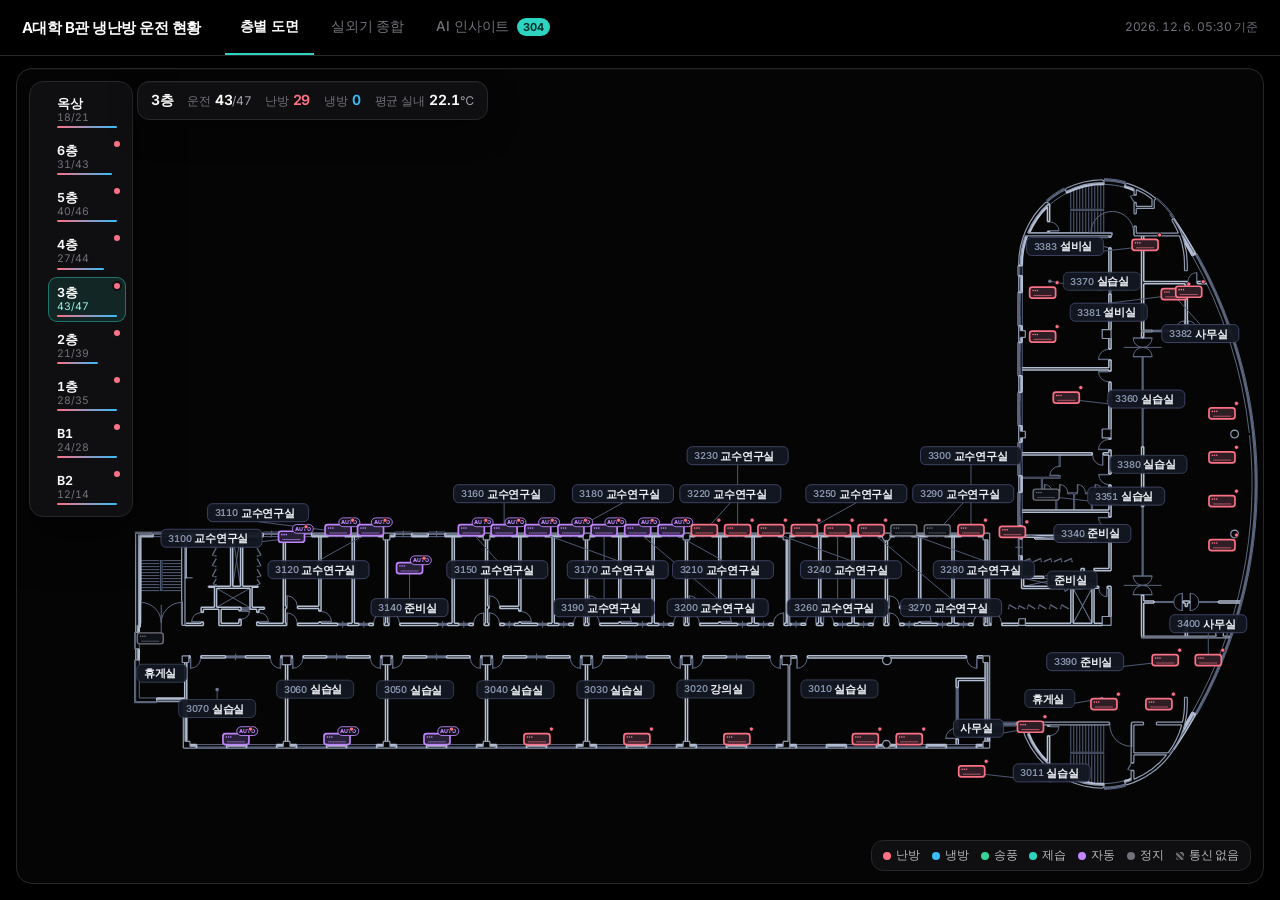
==== commit 3a0f687f: "Sync final EHP monitor sample with insight, motion, and README. Update the anonymized campus demo to" ====
--- a/floor.html
+++ b/floor.html
@@ -6,7 +6,7 @@
 <link rel="preconnect" href="https://fonts.gstatic.com" crossorigin>
 <link href="https://fonts.googleapis.com/css2?family=Inter:wght@400;500;600&display=swap" rel="stylesheet">
 <title>A대학 B관 냉난방 운전 현황 - 층별 도면</title>
-<link rel="stylesheet" href="assets/ehp-viz.css?v=20261117q">
+<link rel="stylesheet" href="assets/ehp-viz.css?v=20261124v">
 <style>html, body { margin: 0; background: #000; }</style>
 </head>
 <body>
@@ -14,13 +14,14 @@
   <div class="ev-top" id="ev-top"></div>
   <div id="app"></div>
 </div>
-<script src="data/point-map.js?v=20261117q"></script>
-<script src="data/floors.js?v=20261117q"></script>
-<script src="assets/ehp-viz.js?v=20261117q"></script>
-<script src="assets/insight-engine.js?v=20261117q"></script>
+<script src="data/point-map.js?v=20261124v"></script>
+<script src="data/floors.js?v=20261124v"></script>
+<script src="assets/ehp-viz.js?v=20261124v"></script>
+<script src="assets/ehp-motion.js?v=20261124v"></script>
+<script src="assets/insight-engine.js?v=20261124v"></script>
 <!-- 실데이터: provider-ems.js 를 DB 연결에 맞게 채워 주석을 풀고, mock-scenarios.js 줄을 지운다 -->
-<!-- <script src="assets/provider-ems.js?v=20261117q"></script> -->
-<script src="data/mock-scenarios.js?v=20261117q"></script>
-<script src="assets/floor.js?v=20261117q"></script>
+<!-- <script src="assets/provider-ems.js?v=20261124v"></script> -->
+<script src="data/mock-scenarios.js?v=20261124v"></script>
+<script src="assets/floor.js?v=20261124v"></script>
 </body>
 </html>
--- a/assets/ehp-viz.css
+++ b/assets/ehp-viz.css
@@ -1,4 +1,4 @@
-﻿/* A대학 B관 EHP 모니터링
+/* A대학 B관 EHP 모니터링
    UI: EMS 블랙 캔버스 + 트렌디 Operate (시안 포인트, 강한 타이포, Emil 모션)
    도면 선·실내기/실외기 아이콘·모드 애니메이션 유지 */
 
@@ -31,10 +31,10 @@
   --shadow-pop: 0 18px 48px rgba(0,0,0,.55);
   color: var(--text);
   background: var(--bg);
-  font-family: Inter, "Segoe UI", "Malgun Gothic", sans-serif;
+  font-family: "Segoe UI", Inter, "Malgun Gothic", sans-serif;
   font-size: 13px;
-  font-feature-settings: "ss03" 1, "tnum" 1, "cv11" 1;
-  letter-spacing: -0.02em;
+  font-feature-settings: "tnum" 1;
+  letter-spacing: -0.01em;
   min-width: 1100px;
   width: 100%;
   box-sizing: border-box;
@@ -264,7 +264,7 @@
 .ehp-viz .hovertag.below::after { bottom: auto; top: -5px; border: 0; border-left: 1px solid var(--line-strong); border-top: 1px solid var(--line-strong); }
 
 .ehp-viz .tagcard {
-  position: absolute; width: 316px; padding: 15px 16px 14px; border-radius: 16px; font-size: 13px; z-index: 5;
+  position: absolute; width: 348px; padding: 15px 16px 14px; border-radius: 16px; font-size: 13px; z-index: 5;
   background: #111113; border: 1px solid var(--line-strong); box-shadow: var(--shadow-pop); color: var(--text);
   opacity: 0; visibility: hidden; pointer-events: none; transform: scale(0.96);
   transform-origin: var(--origin-x, 0%) var(--origin-y, 20%);
@@ -292,25 +292,74 @@
 .ehp-viz .tc-big small { display: block; color: var(--muted); font-size: 11px; margin-bottom: 4px; font-weight: 500; }
 .ehp-viz .tc-big b { font-size: 24px; font-weight: 650; letter-spacing: -0.04em; }
 .ehp-viz .tc-big div.wide b { font-size: 28px; }
-.ehp-viz .tc-big span { color: var(--sub); font-size: 12px; margin-left: 3px; font-weight: 500; }
+/* 단위(℃ 등)만. 자손 span 전체에 주면 숫자 드럼 칸까지 12px로 줄어 깨진다 */
+.ehp-viz .tc-big > div > span { color: var(--sub); font-size: 12px; margin-left: 3px; font-weight: 500; }
 .ehp-viz .tc-row { display: flex; justify-content: space-between; gap: 8px; padding: 8px 0; border-top: 1px solid var(--line); font-size: 12.5px; }
 .ehp-viz .tc-row > span:first-child { color: var(--muted); }
-.ehp-viz .tc-link { color: var(--accent-2); cursor: pointer; text-decoration: none; border-bottom: 1px solid rgba(45,212,191,.35); }
-.ehp-viz .tc-link:hover, .ehp-viz .tc-link.on { border-bottom-color: var(--accent-2); color: #fff; }
+.ehp-viz .tc-runbox {
+  margin: 8px 0 2px; padding: 10px 12px; border: 1px solid var(--line); border-radius: 12px; background: #0a0a0b;
+}
+.ehp-viz .tc-runbox-h {
+  display: flex; align-items: center; justify-content: space-between; gap: 8px; flex-wrap: wrap;
+  font-size: 11.5px; color: var(--muted); margin-bottom: 6px;
+}
+.ehp-viz .tc-run-seg button { padding: 3px 7px; font-size: 10.5px; }
+.ehp-viz .tc-runbox > b {
+  display: block; font-size: 20px; font-weight: 700; letter-spacing: -0.03em;
+  font-variant-numeric: tabular-nums;
+}
+.ehp-viz .tc-runbox-sub { display: block; margin-top: 2px; font-size: 11px; color: var(--muted); }
+.ehp-viz .ehp-chip {
+  display: inline-flex; align-items: center; justify-content: center; gap: 6px;
+  padding: 5px 11px; border-radius: 999px; cursor: pointer; text-decoration: none;
+  font-size: 12px; font-weight: 650; letter-spacing: -0.01em; line-height: 1.2;
+  color: #ccfbf1; background: rgba(45,212,191,.12);
+  border: 1px solid rgba(45,212,191,.32);
+  transition: background .15s ease, border-color .15s ease, color .15s ease, transform .12s ease;
+}
+.ehp-viz .ehp-chip:hover {
+  background: rgba(45,212,191,.22); border-color: rgba(45,212,191,.55); color: #fff;
+}
+.ehp-viz .ehp-chip.on {
+  background: rgba(45,212,191,.28); border-color: rgba(45,212,191,.6); color: #fff;
+}
+.ehp-viz .ehp-chip.soft {
+  color: #fecdd3; background: rgba(251,113,133,.1); border-color: rgba(251,113,133,.32);
+}
+.ehp-viz .ehp-chip.soft:hover {
+  background: rgba(251,113,133,.2); border-color: rgba(251,113,133,.5); color: #fff;
+}
+.ehp-viz .ehp-chip-lg {
+  padding: 10px 18px; font-size: 13px; min-width: 132px;
+  background: var(--accent); border-color: transparent; color: #042f2e;
+  box-shadow: inset 0 1px 0 rgba(255,255,255,.16), 0 8px 18px rgba(45,212,191,.2);
+}
+.ehp-viz .ehp-chip-lg:hover {
+  background: var(--accent-2); color: #042f2e;
+  box-shadow: inset 0 1px 0 rgba(255,255,255,.2), 0 10px 22px rgba(45,212,191,.26);
+}
+.ehp-viz .tc-link { /* 예전 밑줄 링크. ehp-chip으로 이전 */ color: var(--accent-2); }
 .ehp-viz .tc-btn {
-  display: block; text-align: center; margin-top: 11px; padding: 9px 0; border-radius: 10px; cursor: pointer;
-  font-size: 12.5px; font-weight: 600; border: 1px solid transparent; color: #042f2e; background: var(--accent);
-}
-.ehp-viz .tc-btn:hover { background: var(--accent-2); }
-.ehp-viz .tc-btn.on { background: transparent; color: var(--accent-2); border-color: rgba(45,212,191,.45); }
+  display: flex; align-items: center; justify-content: center; width: 100%;
+  margin-top: 12px; padding: 10px 14px; border-radius: 999px; cursor: pointer;
+  font-size: 12.5px; font-weight: 650; letter-spacing: -0.01em;
+  border: 1px solid transparent; color: #042f2e; background: var(--accent);
+  box-shadow: inset 0 1px 0 rgba(255,255,255,.14), 0 8px 18px rgba(45,212,191,.16);
+  transition: background .15s ease, box-shadow .15s ease, transform .12s ease, color .15s ease, border-color .15s ease;
+}
+.ehp-viz .tc-btn:hover {
+  background: var(--accent-2);
+  box-shadow: inset 0 1px 0 rgba(255,255,255,.18), 0 10px 22px rgba(45,212,191,.22);
+}
+.ehp-viz .tc-btn.on {
+  background: transparent; color: #99f6e4; border-color: rgba(45,212,191,.4); box-shadow: none;
+}
 .ehp-viz .tc-foot { color: var(--muted); font-size: 11px; text-align: right; margin-top: 8px; }
 .ehp-viz .tc-lead { stroke: rgba(45,212,191,.35); stroke-width: 1; stroke-dasharray: 3 2; vector-effect: non-scaling-stroke; }
 .ehp-viz .tc-ins {
   display: flex; justify-content: space-between; align-items: center; gap: 8px; margin-top: 10px; padding: 8px 10px;
-  border-radius: 10px; background: rgba(251,113,133,.08); border: 1px solid rgba(251,113,133,.28); font-size: 12px; color: #fda4af;
-}
-.ehp-viz .tc-ins a { color: #fecdd3; font-weight: 600; text-decoration: none; }
-.ehp-viz .tc-ins a:hover { color: #fff; }
+  border-radius: 12px; background: rgba(251,113,133,.08); border: 1px solid rgba(251,113,133,.28); font-size: 12px; color: #fda4af;
+}
 
 /* ===== 실외기 ===== */
 .ehp-viz .od-wrap { padding: 18px 22px 36px; width: 100%; max-width: none; box-sizing: border-box; }
@@ -326,62 +375,63 @@
 .ehp-viz .panel-h b { font-size: 13.5px; font-weight: 650; letter-spacing: -0.025em; }
 .ehp-viz .panel-cards { display: grid; grid-template-columns: repeat(auto-fill, minmax(156px, 1fr)); gap: 8px; }
 .ehp-viz .odc {
-  background: #0a0a0b; border: 1px solid var(--line); border-radius: 13px; padding: 11px 12px; cursor: pointer; position: relative;
-}
-.ehp-viz .odc::before {
-  content: ""; position: absolute; left: 0; top: 12px; bottom: 12px; width: 1px; background: var(--c); opacity: .9; border-radius: 1px;
-}
-.ehp-viz .odc:hover { border-color: var(--line-strong); background: #141416; transform: translateY(-2px); box-shadow: var(--shadow); }
-.ehp-viz .odc:active { transform: scale(0.985); }
+  background: #0a0a0b; border: 1px solid color-mix(in srgb, var(--c) 42%, var(--line)); border-radius: 12px;
+  padding: 11px 12px; cursor: pointer; position: relative;
+}
+.ehp-viz .odc:hover { border-color: color-mix(in srgb, var(--c) 65%, var(--line-strong)); background: #141416; }
+.ehp-viz .odc.st-comm, .ehp-viz .odc.st-off, .ehp-viz .odc.st-stop {
+  border-color: var(--line);
+}
 .ehp-viz .odc.st-comm { background: repeating-linear-gradient(45deg, #121214 0 6px, #0a0a0b 6px 12px); }
-.ehp-viz .odc.has-ins { border-color: color-mix(in srgb, var(--ins) 40%, var(--line)); }
+.ehp-viz .odc.has-ins { box-shadow: inset 0 0 0 1px color-mix(in srgb, var(--ins) 35%, transparent); }
 .ehp-viz .odc-h { display: flex; align-items: center; gap: 8px; }
-.ehp-viz .odc-h b { font-size: 13px; font-weight: 650; letter-spacing: -0.025em; }
+.ehp-viz .odc-h b { font-size: 13px; font-weight: 650; letter-spacing: -0.02em; }
 .ehp-viz .odc-h small { color: var(--sub); font-size: 11px; }
 .ehp-viz .odc svg.odg { width: 40px; height: 34px; margin-left: auto; overflow: visible; }
 .ehp-viz .odc .od-ring, .ehp-viz .odc .od-hit { display: none; }
-.ehp-viz .odc-kw { font-size: 19px; font-weight: 650; margin: 5px 0 2px; letter-spacing: -0.035em; }
+.ehp-viz .odc-kw { font-size: 19px; font-weight: 650; margin: 5px 0 2px; letter-spacing: -0.03em; }
 .ehp-viz .odc-kw small { font-size: 11.5px; color: var(--sub); font-weight: 500; }
 .ehp-viz .odc-cap { font-size: 10.5px; color: var(--muted); margin: -1px 0 6px; }
 .ehp-viz .odc-load { display: flex; align-items: center; gap: 6px; font-size: 11px; color: var(--sub); }
+.ehp-viz .odc-load [data-st] { color: var(--c); min-width: 2.4em; font-weight: 600; }
 .ehp-viz .odc-load .bar { flex: 1; height: 4px; background: #1c1c1f; border-radius: 999px; overflow: hidden; }
 .ehp-viz .odc-load .bar i { display: block; height: 100%; background: var(--c); border-radius: 999px; transition: width 220ms var(--ease-out); }
 .ehp-viz .odc-in { font-size: 11px; color: var(--sub); margin-top: 7px; display: flex; justify-content: space-between; }
-.ehp-viz .ranks { display: grid; grid-template-columns: repeat(3, 1fr); gap: 12px; margin-top: 16px; }
+.ehp-viz .odc-run { font-size: 11px; color: var(--text); margin-top: 4px; font-variant-numeric: tabular-nums; letter-spacing: -0.01em; }
+.ehp-viz .ranks { display: grid; grid-template-columns: repeat(3, minmax(0, 1fr)); gap: 12px; margin-top: 16px; }
+@media (max-width: 1100px) {
+  .ehp-viz .ranks { grid-template-columns: 1fr; }
+}
+.ehp-viz .ranks-run { margin-top: 14px; }
+.ehp-viz .ranks-run-h {
+  display: flex; align-items: center; justify-content: space-between; gap: 10px; flex-wrap: wrap;
+  margin: 0 0 10px;
+}
+.ehp-viz .ranks-run-h b { font-size: 14px; font-weight: 650; letter-spacing: -0.02em; }
+.ehp-viz .ranks-run-grid { display: grid; grid-template-columns: repeat(2, minmax(0, 1fr)); gap: 12px; }
+@media (max-width: 900px) {
+  .ehp-viz .ranks-run-grid { grid-template-columns: 1fr; }
+}
 .ehp-viz .rank { padding: 15px 16px; background: var(--card); border: 1px solid var(--line); border-radius: 16px; }
-.ehp-viz .rank-h { display: flex; justify-content: space-between; align-items: baseline; gap: 8px; }
+.ehp-viz .rank-h {
+  display: flex; align-items: center; justify-content: space-between; gap: 8px; flex-wrap: wrap;
+}
+.ehp-viz .rank-h .t-base { margin-left: auto; }
+.ehp-viz .rank-seg { flex: 0 0 auto; }
+.ehp-viz .rank-seg button { padding: 4px 8px; font-size: 11px; }
 .ehp-viz .t-base { color: var(--muted); font-size: 11.5px; font-weight: 500; }
 .ehp-viz .panel-h .t-base { margin-left: 6px; }
 .ehp-viz .rank-row {
-  display: grid; grid-template-columns: 22px 118px 1fr 68px; gap: 8px; align-items: center;
+  display: grid; grid-template-columns: 22px minmax(72px, 118px) 1fr minmax(64px, 88px); gap: 8px; align-items: center;
   padding: 6px 6px; margin: 0 -6px; border-radius: 9px; font-size: 12px; cursor: pointer;
 }
 .ehp-viz .rank-row:hover { background: rgba(255,255,255,.04); }
 .ehp-viz .rank-row .bar { height: 5px; background: #1c1c1f; border-radius: 999px; overflow: hidden; }
 .ehp-viz .rank-row .bar i { display: block; height: 100%; background: var(--c); border-radius: 999px; transition: width 220ms var(--ease-out); }
-.ehp-viz .rank-row .n { text-align: right; color: var(--sub); }
+.ehp-viz .rank-row .n { text-align: right; color: var(--sub); white-space: nowrap; }
 
 /* ===== AI 인사이트 ===== */
 .ehp-viz .ins-wrap { padding: 18px 22px 36px; position: relative; width: 100%; max-width: none; box-sizing: border-box; }
-.ehp-viz .ins-tip {
-  position: relative; width: 28px; height: 28px; border-radius: 999px; border: 1px solid var(--line);
-  background: #111113; color: var(--sub); cursor: default; display: inline-flex; align-items: center; justify-content: center;
-  padding: 0; margin-left: auto; flex-shrink: 0;
-}
-.ehp-viz .ins-tip:hover, .ehp-viz .ins-tip:focus-visible { color: var(--accent-2); border-color: rgba(45,212,191,.45); }
-.ehp-viz .ins-tip svg { width: 14px; height: 14px; fill: none; stroke: currentColor; stroke-width: 1.7; }
-.ehp-viz .ins-tip-bubble {
-  position: absolute; right: 0; top: calc(100% + 8px); width: min(320px, 70vw); padding: 12px 13px;
-  background: #161618; border: 1px solid var(--line-strong); border-radius: 12px; box-shadow: var(--shadow-pop);
-  color: var(--sub); font-size: 12px; line-height: 1.55; font-weight: 400; text-align: left;
-  opacity: 0; visibility: hidden; transform: scale(0.96) translateY(-4px); transform-origin: top right;
-  transition: opacity 140ms var(--ease-out), transform 140ms var(--ease-out), visibility 140ms; z-index: 30; pointer-events: none;
-}
-.ehp-viz .ins-tip:hover .ins-tip-bubble, .ehp-viz .ins-tip:focus-within .ins-tip-bubble {
-  opacity: 1; visibility: visible; transform: scale(1) translateY(0);
-}
-.ehp-viz .rank-h { display: flex; align-items: center; gap: 4px; }
-.ehp-viz .rank-h .t-base { margin-left: auto; }
 .ehp-viz .ins-bar { display: flex; align-items: center; gap: 10px; margin-bottom: 16px; flex-wrap: wrap; }
 .ehp-viz .ins-periods {
   display: flex; gap: 2px; padding: 3px; border: 1px solid var(--line); border-radius: 11px; background: #0a0a0b;
@@ -427,6 +477,7 @@
 .ehp-viz .ins-gear {
   width: 36px; height: 36px; border-radius: 10px; border: 1px solid var(--line); background: #111113;
   color: var(--sub); cursor: pointer; display: inline-flex; align-items: center; justify-content: center; padding: 0;
+  margin-left: auto; flex-shrink: 0;
 }
 .ehp-viz .ins-gear:hover { color: var(--accent-2); border-color: rgba(45,212,191,.4); }
 .ehp-viz .ins-gear svg { width: 16px; height: 16px; fill: none; stroke: currentColor; stroke-width: 1.6; stroke-linejoin: round; }
@@ -465,11 +516,15 @@
   display: flex; justify-content: space-between; gap: 10px; align-items: center; font-size: 12px;
   border-top: 1px solid var(--line); padding-top: 10px;
 }
-.ehp-viz .ins-links { display: inline-flex; gap: 14px; align-items: center; }
-.ehp-viz .ins-links a, .ehp-viz .ins-links button {
-  color: var(--accent-2); background: none; border: 0; cursor: pointer; font: inherit; font-weight: 600; padding: 0;
-}
-.ehp-viz .ins-links a:hover, .ehp-viz .ins-links button:hover { color: #fff; }
+.ehp-viz .ins-links { display: inline-flex; gap: 8px; align-items: center; }
+.ehp-viz .ins-links a.ehp-chip { font-size: 11.5px; padding: 5px 10px; }
+.ehp-viz .ins-btn.ghost {
+  background: rgba(255,255,255,.04); color: var(--text); border-color: rgba(255,255,255,.14);
+  border-radius: 999px; padding: 9px 16px; font-weight: 650;
+}
+.ehp-viz .ins-btn.ghost:hover {
+  background: rgba(45,212,191,.14); border-color: rgba(45,212,191,.4); color: #fff;
+}
 .ehp-viz .ins-empty {
   padding: 48px 16px; text-align: center; color: var(--sub); border: 1px dashed var(--line-strong);
   border-radius: 16px; background: #0a0a0b;
@@ -504,12 +559,31 @@
 .ehp-viz .ins-btn.ghost:hover { color: #fff; border-color: var(--line-strong); }
 .ehp-viz .ins-modal { position: fixed; inset: 0; background: rgba(0,0,0,.6); z-index: 40; display: flex; align-items: center; justify-content: center; padding: 20px; }
 .ehp-viz .ins-modal[hidden] { display: none; }
-.ehp-viz .ins-dialog { width: min(520px, 100%); padding: 18px 20px 16px; background: #111113; border: 1px solid var(--line); border-radius: 18px; box-shadow: var(--shadow-pop); }
-.ehp-viz .ins-form { display: grid; grid-template-columns: 1fr 1fr; gap: 12px; margin: 14px 0 16px; }
+.ehp-viz .ins-dialog { width: min(520px, 100%); padding: 18px 20px 16px; background: #111113; border: 1px solid var(--line); border-radius: 18px; box-shadow: var(--shadow-pop); max-height: min(92vh, 860px); overflow: auto; }
+.ehp-viz .ins-dialog-wide { width: min(640px, 100%); }
+.ehp-viz .ins-form { display: grid; grid-template-columns: 1fr 1fr; gap: 12px; margin: 14px 0 12px; }
 .ehp-viz .ins-field label { display: block; color: var(--muted); font-size: 11.5px; margin-bottom: 5px; font-weight: 500; }
 .ehp-viz .ins-field input {
   width: 100%; background: #0a0a0b; color: var(--text); border: 1px solid var(--line); border-radius: 10px; padding: 8px 10px; font: inherit; color-scheme: dark;
 }
+.ehp-viz .ins-rules {
+  margin: 4px 0 16px; padding: 16px 16px 14px; border: 1px solid var(--line); border-radius: 14px; background: #0a0a0b;
+}
+.ehp-viz .ins-rules-h {
+  margin: 0 0 8px; font-size: 13px; font-weight: 650; letter-spacing: -0.02em; color: var(--text);
+}
+.ehp-viz .ins-rules-lead {
+  margin: 0 0 14px; padding-bottom: 14px; border-bottom: 1px solid var(--line);
+  font-size: 12px; line-height: 1.55; color: var(--muted);
+}
+.ehp-viz .ins-rule { padding: 10px 0; border-bottom: 1px solid rgba(255,255,255,.06); }
+.ehp-viz .ins-rule:last-child { padding-bottom: 2px; border-bottom: 0; }
+.ehp-viz .ins-rule-t {
+  margin: 0 0 5px; font-size: 12.5px; font-weight: 650; letter-spacing: -0.02em; color: var(--text);
+}
+.ehp-viz .ins-rule-d {
+  margin: 0; font-size: 12.5px; line-height: 1.6; color: var(--sub);
+}
 .ehp-viz .ins-form-actions { display: flex; gap: 8px; justify-content: flex-end; }
 
 .ehp-viz .ins-scrim {
@@ -518,7 +592,7 @@
 }
 .ehp-viz .ins-scrim.on { opacity: 1; pointer-events: auto; }
 .ehp-viz .ins-drawer {
-  position: fixed; top: 0; right: 0; height: 100vh; width: min(460px, 100%); background: #0a0a0b;
+  position: fixed; top: 0; right: 0; height: 100vh; width: min(560px, 100%); background: #0a0a0b;
   border-left: 1px solid var(--line); z-index: 46; transform: translateX(104%);
   transition: transform 280ms var(--ease-out); display: flex; flex-direction: column; box-shadow: -16px 0 48px rgba(0,0,0,.5);
 }
@@ -531,29 +605,300 @@
 }
 .ehp-viz .ins-drawer-x:hover { color: #fff; border-color: var(--accent); }
 .ehp-viz .ins-drawer-b { padding: 16px 18px 28px; overflow: auto; flex: 1; }
-.ehp-viz .ins-facts { display: grid; grid-template-columns: 1fr 1fr; gap: 8px; margin: 0 0 16px; }
+.ehp-viz .ins-facts { display: grid; grid-template-columns: repeat(3, minmax(0, 1fr)); gap: 8px; margin: 0 0 16px; }
+@media (max-width: 520px) {
+  .ehp-viz .ins-facts { grid-template-columns: 1fr; }
+}
 .ehp-viz .ins-fact { padding: 11px 12px; border: 1px solid var(--line); border-radius: 12px; background: #111113; }
+.ehp-viz .ins-fact-wide { grid-column: 1 / -1; }
 .ehp-viz .ins-fact small { display: block; color: var(--muted); font-size: 11px; margin-bottom: 4px; }
 .ehp-viz .ins-fact b { font-size: 13.5px; font-weight: 650; letter-spacing: -0.025em; }
+.ehp-viz .ins-hist {
+  margin: 18px 0 0; padding-top: 16px; border-top: 1px solid var(--line);
+}
+.ehp-viz .ins-hist-h {
+  margin: 0 0 6px; font-size: 13px; font-weight: 650; letter-spacing: -0.02em; color: var(--text);
+}
+.ehp-viz .ins-hist-lead {
+  margin: 0 0 12px; font-size: 12px; line-height: 1.5; color: var(--muted);
+}
+.ehp-viz .ins-overlap { margin: 0 0 14px; }
+.ehp-viz .ins-ov-lanes { position: relative; display: flex; flex-direction: column; gap: 7px; }
+.ehp-viz .ins-ov-lane {
+  display: grid; grid-template-columns: minmax(92px, 118px) 1fr 58px; gap: 8px; align-items: center;
+}
+.ehp-viz .ins-ov-label {
+  font-size: 11px; line-height: 1.3; color: var(--sub); text-align: right;
+}
+.ehp-viz .ins-ov-dur {
+  font-size: 11px; font-weight: 700; color: var(--text); text-align: right;
+  font-variant-numeric: tabular-nums; letter-spacing: -0.02em; white-space: nowrap;
+}
+.ehp-viz .ins-ov-track {
+  position: relative; height: 14px; border-radius: 4px; background: #141416;
+  border: 1px solid rgba(255,255,255,.06); overflow: hidden;
+}
+.ehp-viz .ins-ov-track::before {
+  content: ""; position: absolute; left: 0; top: 0; bottom: 0; width: 25%;
+  background: rgba(251,191,36,.06); pointer-events: none;
+}
+.ehp-viz .ins-ov-bar {
+  position: absolute; top: 2px; bottom: 2px; border-radius: 3px; min-width: 3px;
+}
+.ehp-viz .ins-ov-bar.t-night { background: #fbbf24; }
+.ehp-viz .ins-ov-bar.t-setgap { background: #2dd4bf; }
+.ehp-viz .ins-ov-bar.t-setpoint { background: #38bdf8; }
+.ehp-viz .ins-ov-bar.t-season { background: #fb923c; }
+.ehp-viz .ins-ov-bar.t-vacation { background: #a3e635; }
+.ehp-viz .ins-ov-bar.t-power { background: #f472b6; }
+.ehp-viz .ins-ov-bar.t-comm { background: #f87171; }
+.ehp-viz .ins-ov-axis {
+  display: flex; justify-content: space-between;
+  margin: 6px 66px 0 126px;
+  font-size: 10.5px; color: var(--muted);
+}
+.ehp-viz .ins-ov-legend {
+  display: flex; flex-wrap: wrap; gap: 8px 12px; margin-top: 10px; font-size: 11px; color: var(--sub);
+}
+.ehp-viz .ins-ov-legend span { display: inline-flex; align-items: center; gap: 5px; }
+.ehp-viz .ins-ov-legend span::before {
+  content: ""; width: 8px; height: 8px; border-radius: 2px; background: currentColor;
+}
+.ehp-viz .ins-ov-legend .t-night { color: #fbbf24; }
+.ehp-viz .ins-ov-legend .t-setgap { color: #2dd4bf; }
+.ehp-viz .ins-ov-legend .t-setpoint { color: #38bdf8; }
+.ehp-viz .ins-ov-legend .t-season { color: #fb923c; }
+.ehp-viz .ins-ov-legend .t-vacation { color: #a3e635; }
+.ehp-viz .ins-ov-legend .t-power { color: #f472b6; }
+.ehp-viz .ins-ov-legend .t-comm { color: #f87171; }
+.ehp-viz .ins-hist-list {
+  list-style: none; margin: 0; padding: 0; display: flex; flex-direction: column; gap: 8px;
+}
+.ehp-viz .ins-hist-item {
+  padding: 10px 12px; border: 1px solid var(--line); border-radius: 12px; background: #111113;
+  display: grid; gap: 4px;
+}
+.ehp-viz .ins-hist-item time {
+  font-size: 11.5px; color: var(--muted); font-variant-numeric: tabular-nums;
+}
+.ehp-viz .ins-hist-type {
+  font-size: 12.5px; font-weight: 650; color: var(--accent-2);
+}
+.ehp-viz .ins-hist-msg {
+  font-size: 12px; line-height: 1.45; color: var(--sub);
+}
+.ehp-viz .ins-hist-empty {
+  padding: 12px; color: var(--muted); font-size: 12.5px; border: 1px dashed var(--line); border-radius: 12px;
+}
 .ehp-viz .ins-pat-bar { display: flex; align-items: center; justify-content: space-between; gap: 10px; margin: 0 0 10px; }
 .ehp-viz .ins-pat-bar .ev-h { margin: 0; }
-.ehp-viz .ins-pat-seg { display: flex; gap: 2px; padding: 3px; border: 1px solid var(--line); border-radius: 10px; background: #111113; }
-.ehp-viz .ins-pat-seg button {
-  border: 0; background: transparent; color: var(--sub); border-radius: 7px; padding: 5px 10px; cursor: pointer;
-  font: inherit; font-size: 12px; font-weight: 550;
-}
-.ehp-viz .ins-pat-seg button.on { background: var(--accent); color: #042f2e; font-weight: 650; }
-.ehp-viz .ins-timeline { display: grid; grid-template-columns: repeat(24, 1fr); gap: 2px; height: 34px; margin: 0 0 6px; }
-.ehp-viz .ins-timeline i {
-  display: block; height: 100%; border-radius: 2px; background: #1c1c1f; position: relative; overflow: hidden;
-  --fill: 0;
-}
-.ehp-viz .ins-timeline i::after {
-  content: ""; position: absolute; left: 0; right: 0; bottom: 0; height: calc(var(--fill) * 100%);
-  background: var(--cool); border-radius: 2px 2px 0 0;
-}
-.ehp-viz .ins-timeline i.night { box-shadow: inset 0 0 0 1px rgba(251,191,36,.45); }
-.ehp-viz .ins-axis { display: flex; justify-content: space-between; color: var(--muted); font-size: 10.5px; margin-bottom: 14px; }
+.ehp-viz .ins-pat-nightbadge {
+  display: inline-flex; align-items: center; gap: 6px;
+  padding: 4px 9px 4px 7px;
+  border-radius: 8px;
+  background: rgba(251,191,36,.1);
+  border: 1px solid rgba(251,191,36,.38);
+  color: #f6d889;
+  font-size: 11.5px; font-weight: 650; line-height: 1;
+  letter-spacing: -0.02em;
+  font-variant-numeric: tabular-nums;
+}
+.ehp-viz .ins-pat-nightbadge .ins-moon { width: 12px; height: 12px; flex: 0 0 auto; }
+.ehp-viz .ins-pat-seg, .ehp-viz .ehp-tabs {
+  position: relative; display: flex; gap: 0; padding: 3px; border: 0; border-radius: 999px;
+  background: #262626;
+}
+.ehp-viz .ins-pat-seg button, .ehp-viz .ehp-tabs button {
+  position: relative; z-index: 1; border: 0; background: transparent; color: #9a9a9a; border-radius: 999px;
+  padding: 5px 10px; cursor: pointer; font: inherit; font-size: 12px; font-weight: 500;
+  white-space: nowrap; transition: color .25s;
+}
+.ehp-viz .ins-pat-seg button.on, .ehp-viz .ehp-tabs button.on,
+.ehp-viz .ins-pat-seg button[aria-selected="true"], .ehp-viz .ehp-tabs button[aria-selected="true"] {
+  background: transparent; color: #000; font-weight: 600;
+}
+.ehp-viz .ehp-pill {
+  position: absolute; left: 0; top: 3px; bottom: 3px; border-radius: 999px; background: #fff;
+  pointer-events: none; will-change: transform, width;
+}
+.ehp-viz .ehp-roll {
+  position: relative; display: block; overflow: hidden;
+  -webkit-mask-image: linear-gradient(180deg, transparent 0, #000 18%, #000 82%, transparent 100%);
+  mask-image: linear-gradient(180deg, transparent 0, #000 18%, #000 82%, transparent 100%);
+}
+.ehp-viz .ehp-roll-item {
+  display: block; position: absolute; left: 0; top: 0; right: 0;
+  will-change: transform, opacity;
+}
+.ehp-viz .ehp-roll-item.in { position: relative; }
+
+/* Plan Switch식 숫자 드럼: 칸 높이 = font-size, translateY도 같은 px */
+.ehp-viz .ehp-num-host {
+  display: inline-flex; align-items: baseline; vertical-align: baseline;
+  font-variant-numeric: tabular-nums; letter-spacing: -0.03em;
+  line-height: 1;
+}
+.ehp-viz .ehp-num,
+.ehp-viz .ehp-num * {
+  font-size: inherit; font-weight: inherit; color: inherit; letter-spacing: inherit;
+  margin: 0; box-sizing: border-box;
+}
+.ehp-viz .ehp-num {
+  display: inline-flex; align-items: stretch;
+  overflow: hidden; line-height: 1;
+  -webkit-mask-image: linear-gradient(180deg, transparent 0, #000 12%, #000 88%, transparent 100%);
+  mask-image: linear-gradient(180deg, transparent 0, #000 12%, #000 88%, transparent 100%);
+}
+.ehp-viz .ehp-rc {
+  display: inline-block; overflow: hidden; width: .62em; height: 1em; flex: none;
+  position: relative; vertical-align: top;
+}
+.ehp-viz .ehp-rs { display: block; will-change: transform; }
+.ehp-viz .ehp-rs i {
+  display: block; height: 1em; line-height: 1em; font-style: normal; text-align: center;
+}
+.ehp-viz .ehp-num-dot,
+.ehp-viz .ehp-num-comma {
+  display: inline-flex; align-items: flex-end; justify-content: center;
+  width: .34em; line-height: 1; flex: none;
+}
+.ehp-viz .ehp-num-comma { width: .38em; }
+.ehp-viz .ehp-num-dash { display: inline-block; line-height: 1; }
+.ehp-viz .ehp-num-sign { display: inline-block; margin-right: 1px; line-height: 1; }
+.ehp-viz .ehp-num-sr {
+  position: absolute; width: 1px; height: 1px; overflow: hidden; clip: rect(0 0 0 0);
+}
+/* host가 b 자체일 때 font-size:inherit 쓰면 .tc-big b / .kpi b 크기를 덮어쓴다. 건드리지 않음 */
+/* 운전 패턴: 15분 칸 + 시간 눈금 + 심야 구간 레일(시작~종료 명시) */
+.ehp-viz .ins-pat-chart {
+  display: grid;
+  grid-template-columns: 28px 1fr;
+  column-gap: 8px;
+  align-items: start;
+  margin: 0 0 8px;
+}
+.ehp-viz .ins-pat-scale {
+  display: flex; flex-direction: column; align-items: flex-end;
+  height: 118px; padding: 0;
+  font-size: 10px; line-height: 1; color: var(--muted); text-align: right;
+  font-variant-numeric: tabular-nums;
+}
+.ehp-viz .ins-pat-scale-unit {
+  flex: 0 0 auto;
+  font-size: 9.5px; color: var(--muted); margin-bottom: 4px;
+}
+.ehp-viz .ins-pat-scale-nums {
+  flex: 1 1 auto;
+  display: flex; flex-direction: column; justify-content: space-between;
+  width: 100%;
+}
+.ehp-viz .ins-pat-main { min-width: 0; }
+.ehp-viz .ins-pat-plot {
+  height: 118px;
+  border: 1px solid var(--line); border-radius: 10px;
+  background: #111113; padding: 8px 6px 6px;
+  overflow: hidden;
+}
+.ehp-viz .ins-pat-plot-inner {
+  --night-left: 0%;
+  --night-width: 25%;
+  position: relative; height: 100%;
+}
+.ehp-viz .ins-pat-nightband {
+  position: absolute; top: 0; bottom: 0;
+  left: var(--night-left); width: var(--night-width);
+  background: rgba(251,191,36,.08);
+  pointer-events: none;
+  z-index: 0;
+}
+.ehp-viz .ins-pat-guide {
+  position: absolute; top: 0; bottom: 0; width: 0;
+  border-left: 1px dashed rgba(251,191,36,.55);
+  pointer-events: none; z-index: 2;
+}
+.ehp-viz .ins-pat-guide.start { left: var(--night-left); }
+.ehp-viz .ins-pat-guide.end { left: calc(var(--night-left) + var(--night-width)); }
+.ehp-viz .ins-timeline {
+  position: relative; z-index: 1;
+  display: grid; grid-template-columns: repeat(24, 1fr); gap: 3px;
+  height: 100%; margin: 0;
+}
+.ehp-viz .ins-hour {
+  display: flex; flex-direction: column-reverse; gap: 2px;
+  min-width: 0; height: 100%;
+}
+.ehp-viz .ins-q {
+  flex: 1 1 0; min-height: 0;
+  border-radius: 2px; background: #1c1c1f;
+}
+.ehp-viz .ins-q.on { background: var(--cool); }
+.ehp-viz .ins-hour.night .ins-q {
+  background: #221c12;
+  box-shadow: inset 0 0 0 1px rgba(251,191,36,.16);
+}
+.ehp-viz .ins-hour.night .ins-q.on { background: var(--warn); box-shadow: none; }
+.ehp-viz .ins-pat-foot {
+  margin-top: 6px;
+  padding: 0 6px;
+  min-height: 36px;
+}
+.ehp-viz .ins-pat-foot-inner { position: relative; }
+.ehp-viz .ins-pat-ticks {
+  position: relative; height: 18px;
+}
+.ehp-viz .ins-pat-tick {
+  position: absolute; top: 0;
+  display: flex; flex-direction: column; align-items: center;
+  transform: translateX(-50%);
+  color: var(--muted);
+}
+.ehp-viz .ins-pat-tick.start { transform: none; align-items: flex-start; }
+.ehp-viz .ins-pat-tick.end { transform: translateX(-100%); align-items: flex-end; }
+.ehp-viz .ins-pat-tick i {
+  display: block; width: 1px; height: 4px; background: rgba(255,255,255,.16);
+}
+.ehp-viz .ins-pat-tick.maj i { height: 7px; background: rgba(255,255,255,.34); }
+.ehp-viz .ins-pat-tick b {
+  margin-top: 2px; font-size: 10px; font-weight: 550; line-height: 1;
+  font-variant-numeric: tabular-nums; letter-spacing: -0.02em;
+}
+.ehp-viz .ins-pat-nightrail {
+  position: absolute;
+  top: 20px;
+  left: var(--night-left);
+  width: var(--night-width);
+  height: 18px;
+  display: flex; align-items: center; justify-content: space-between; gap: 4px;
+  padding: 0 5px;
+  border-radius: 5px;
+  background: rgba(251,191,36,.12);
+  border: 1px solid rgba(251,191,36,.45);
+  color: #f6d889;
+  box-sizing: border-box;
+}
+.ehp-viz .ins-pat-nightrail::before,
+.ehp-viz .ins-pat-nightrail::after {
+  content: "";
+  position: absolute; top: -8px; width: 0; height: 8px;
+  border-left: 1px dashed rgba(251,191,36,.55);
+}
+.ehp-viz .ins-pat-nightrail::before { left: 0; }
+.ehp-viz .ins-pat-nightrail::after { right: 0; left: auto; }
+.ehp-viz .ins-pat-cap {
+  font-size: 10px; font-weight: 700; line-height: 1;
+  font-variant-numeric: tabular-nums; letter-spacing: -0.03em;
+  flex: 0 0 auto;
+}
+.ehp-viz .ins-pat-railmid {
+  display: inline-flex; align-items: center; gap: 4px;
+  min-width: 0; overflow: hidden;
+}
+.ehp-viz .ins-pat-railmid .ins-moon { width: 12px; height: 12px; flex: 0 0 auto; }
+.ehp-viz .ins-pat-railmid span {
+  font-size: 10px; font-weight: 700; letter-spacing: -0.02em;
+  white-space: nowrap;
+}
+.ehp-viz .ins-moon { width: 15px; height: 15px; display: block; fill: currentColor; }
 .ehp-viz .ins-hours { display: flex; flex-direction: column; gap: 5px; }
 .ehp-viz .ins-hour-row { display: grid; grid-template-columns: 42px 1fr 48px; gap: 8px; align-items: center; font-size: 12px; color: var(--sub); }
 .ehp-viz .ins-hour-row .bar { height: 6px; background: #1c1c1f; border-radius: 999px; overflow: hidden; }
